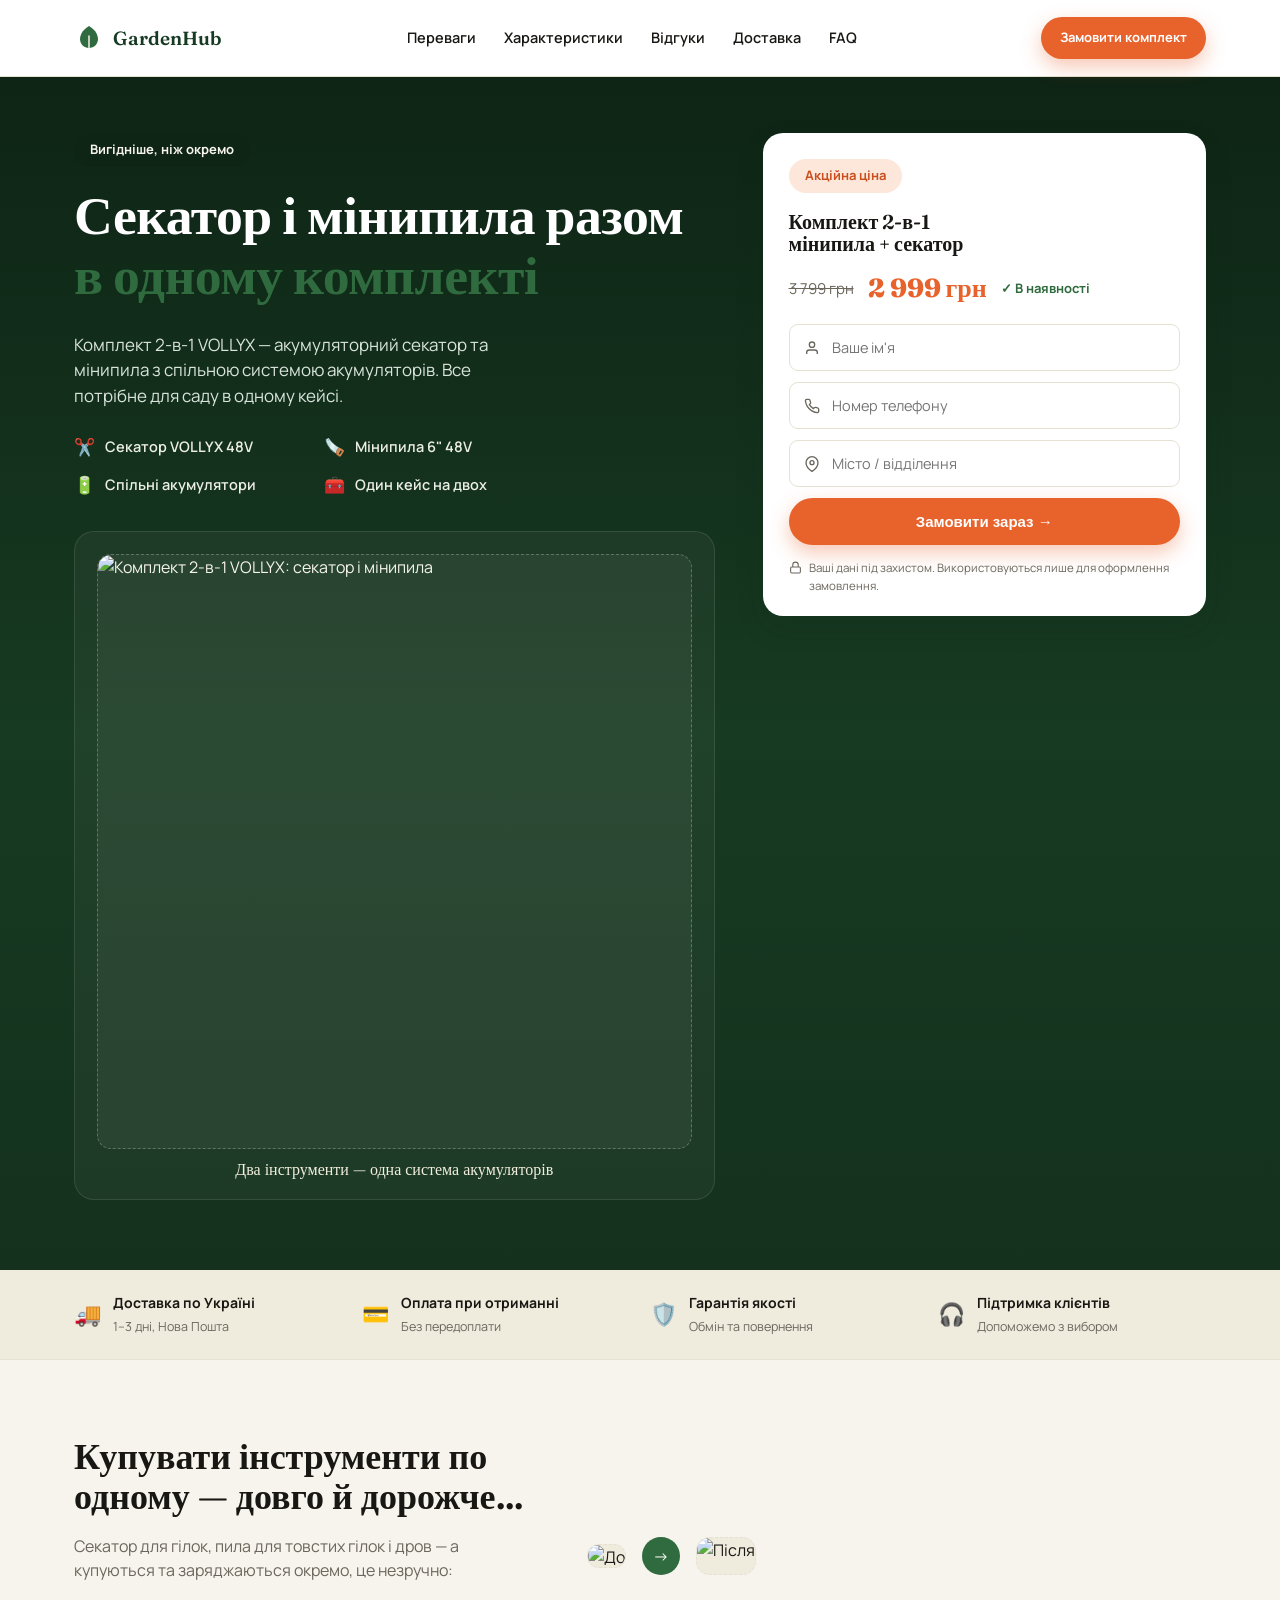
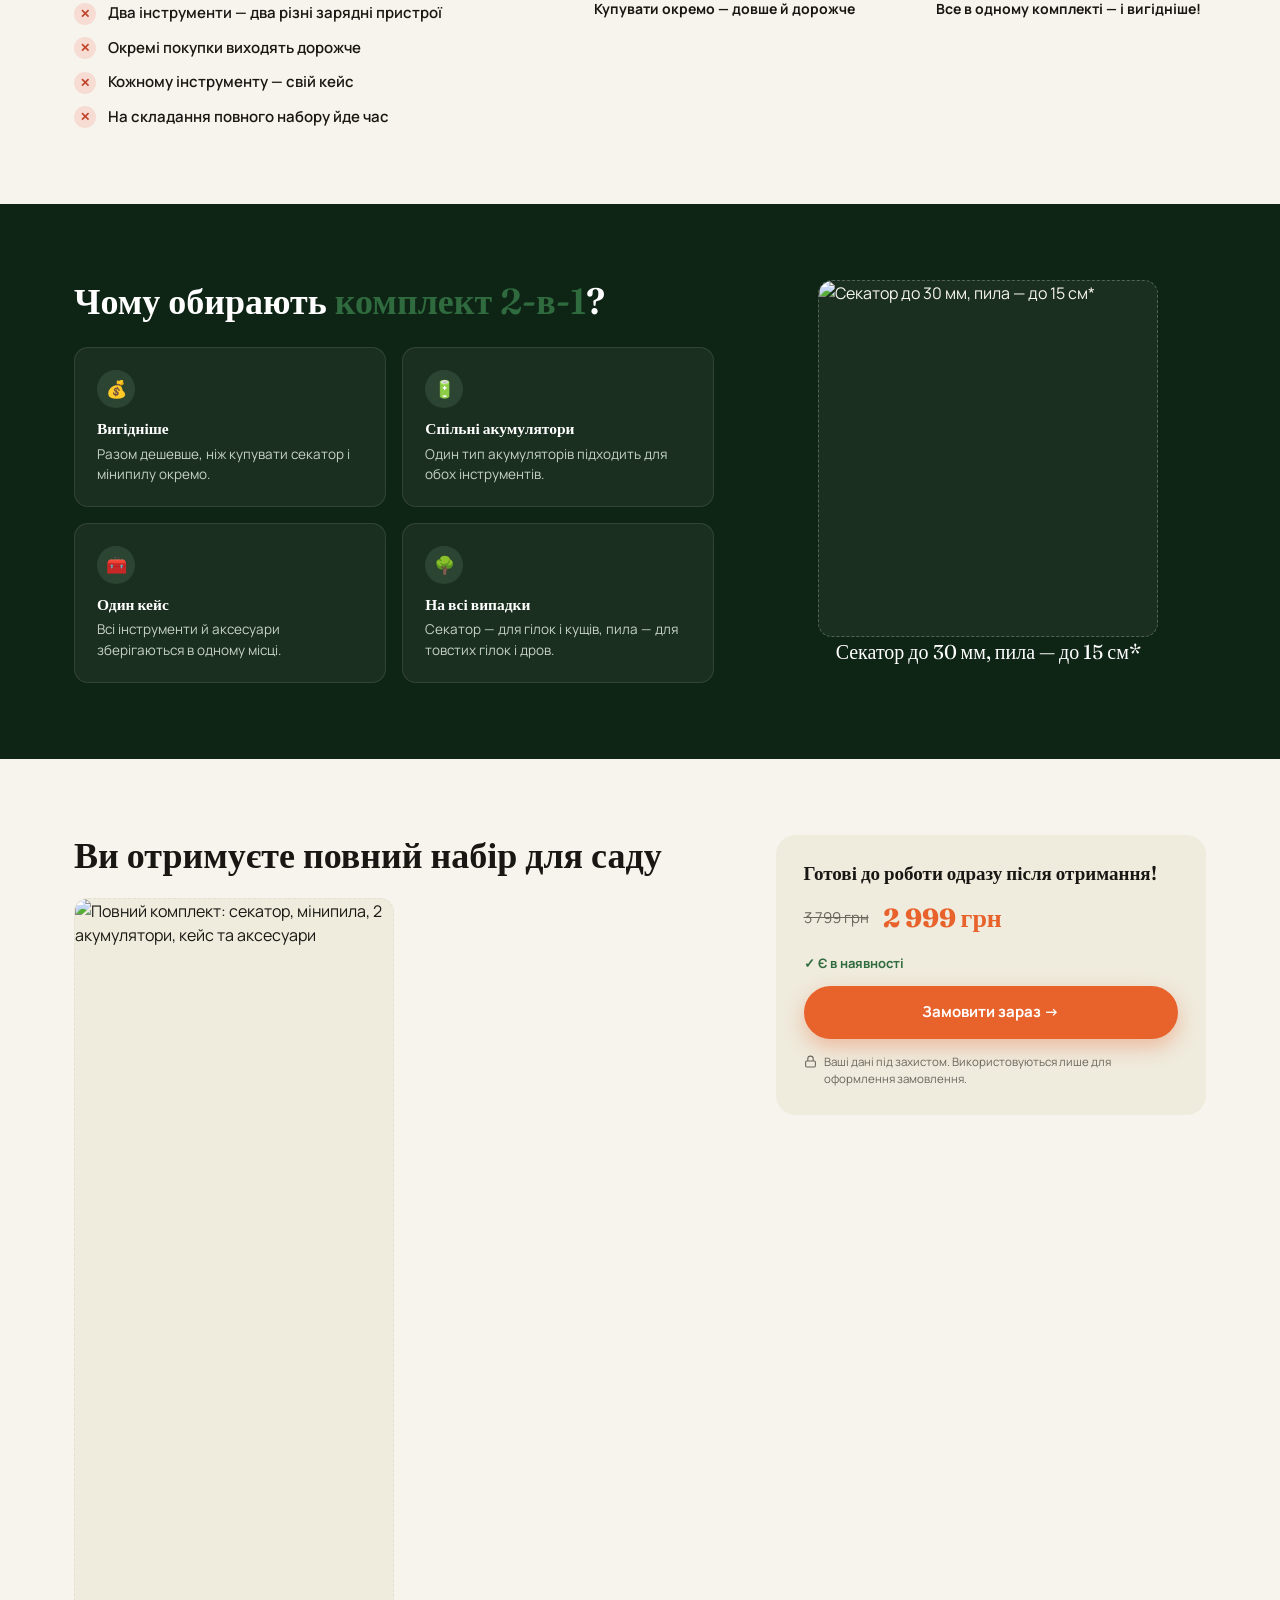
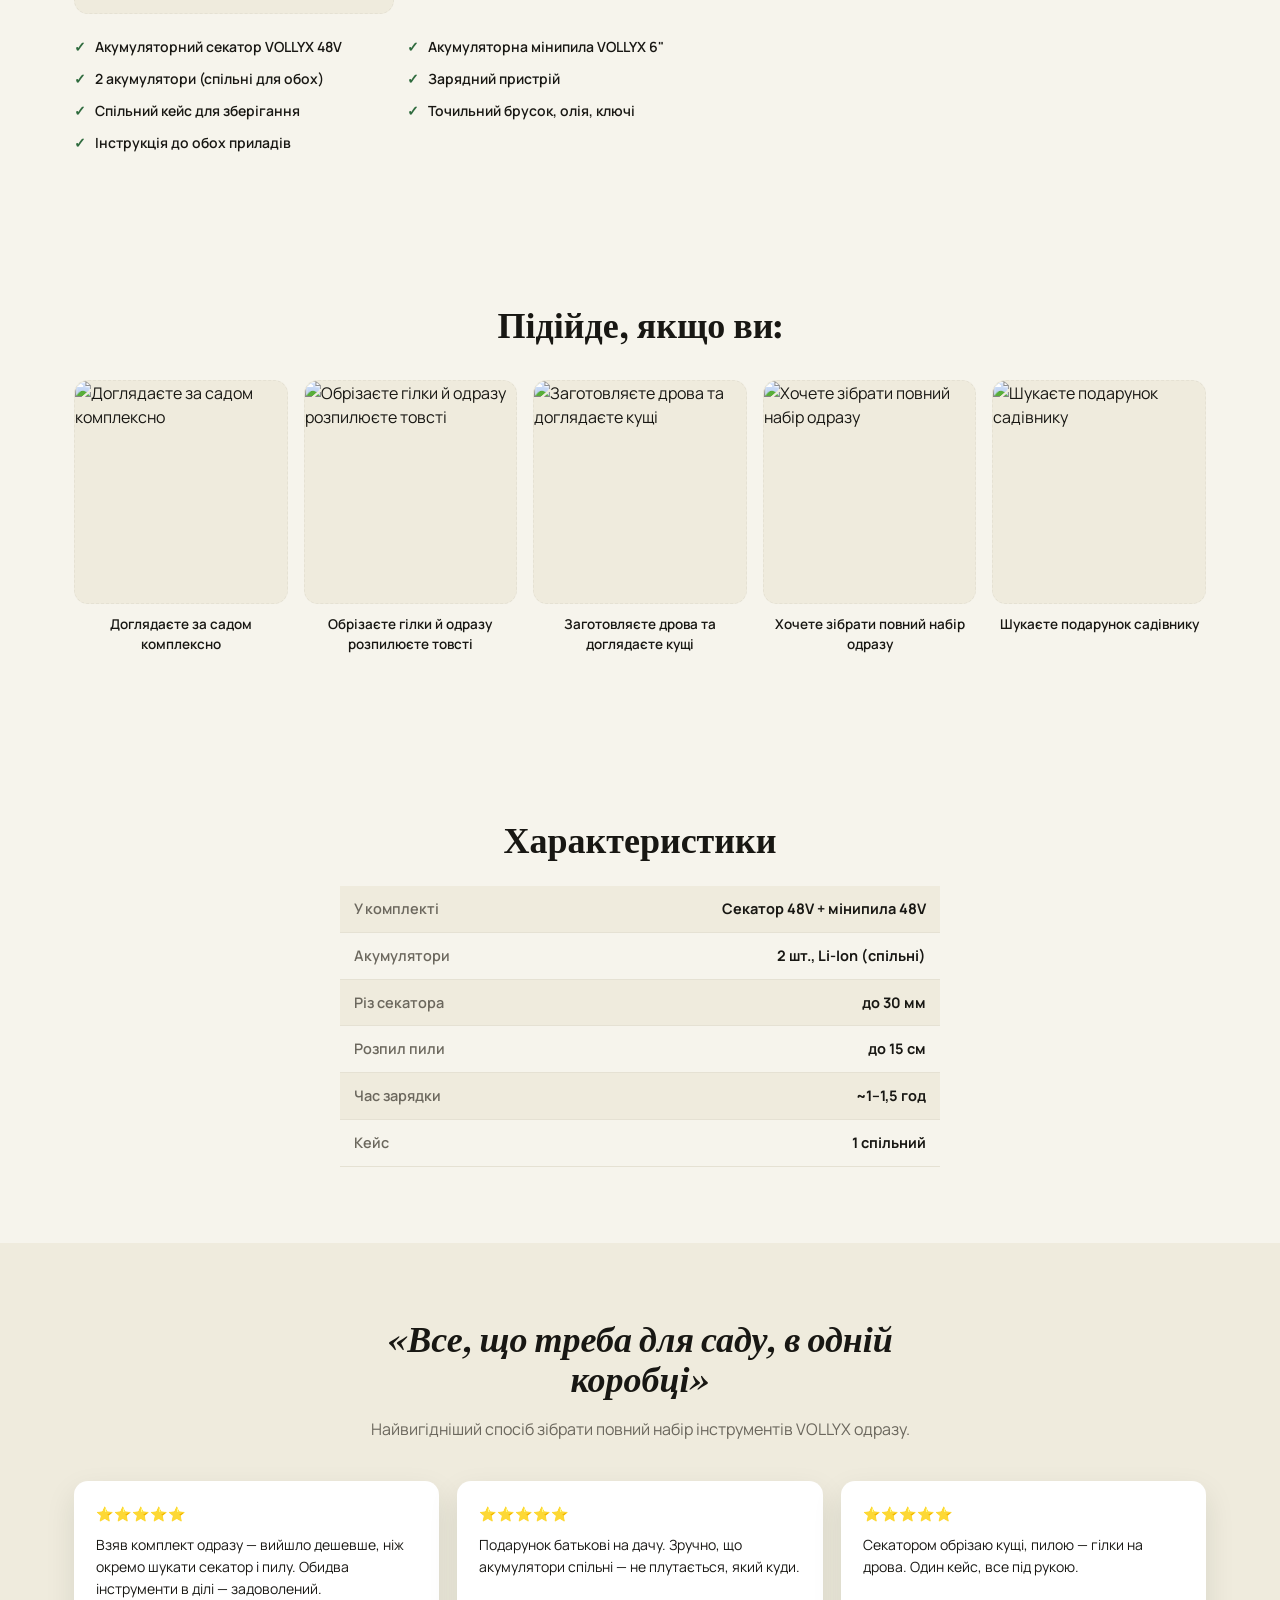
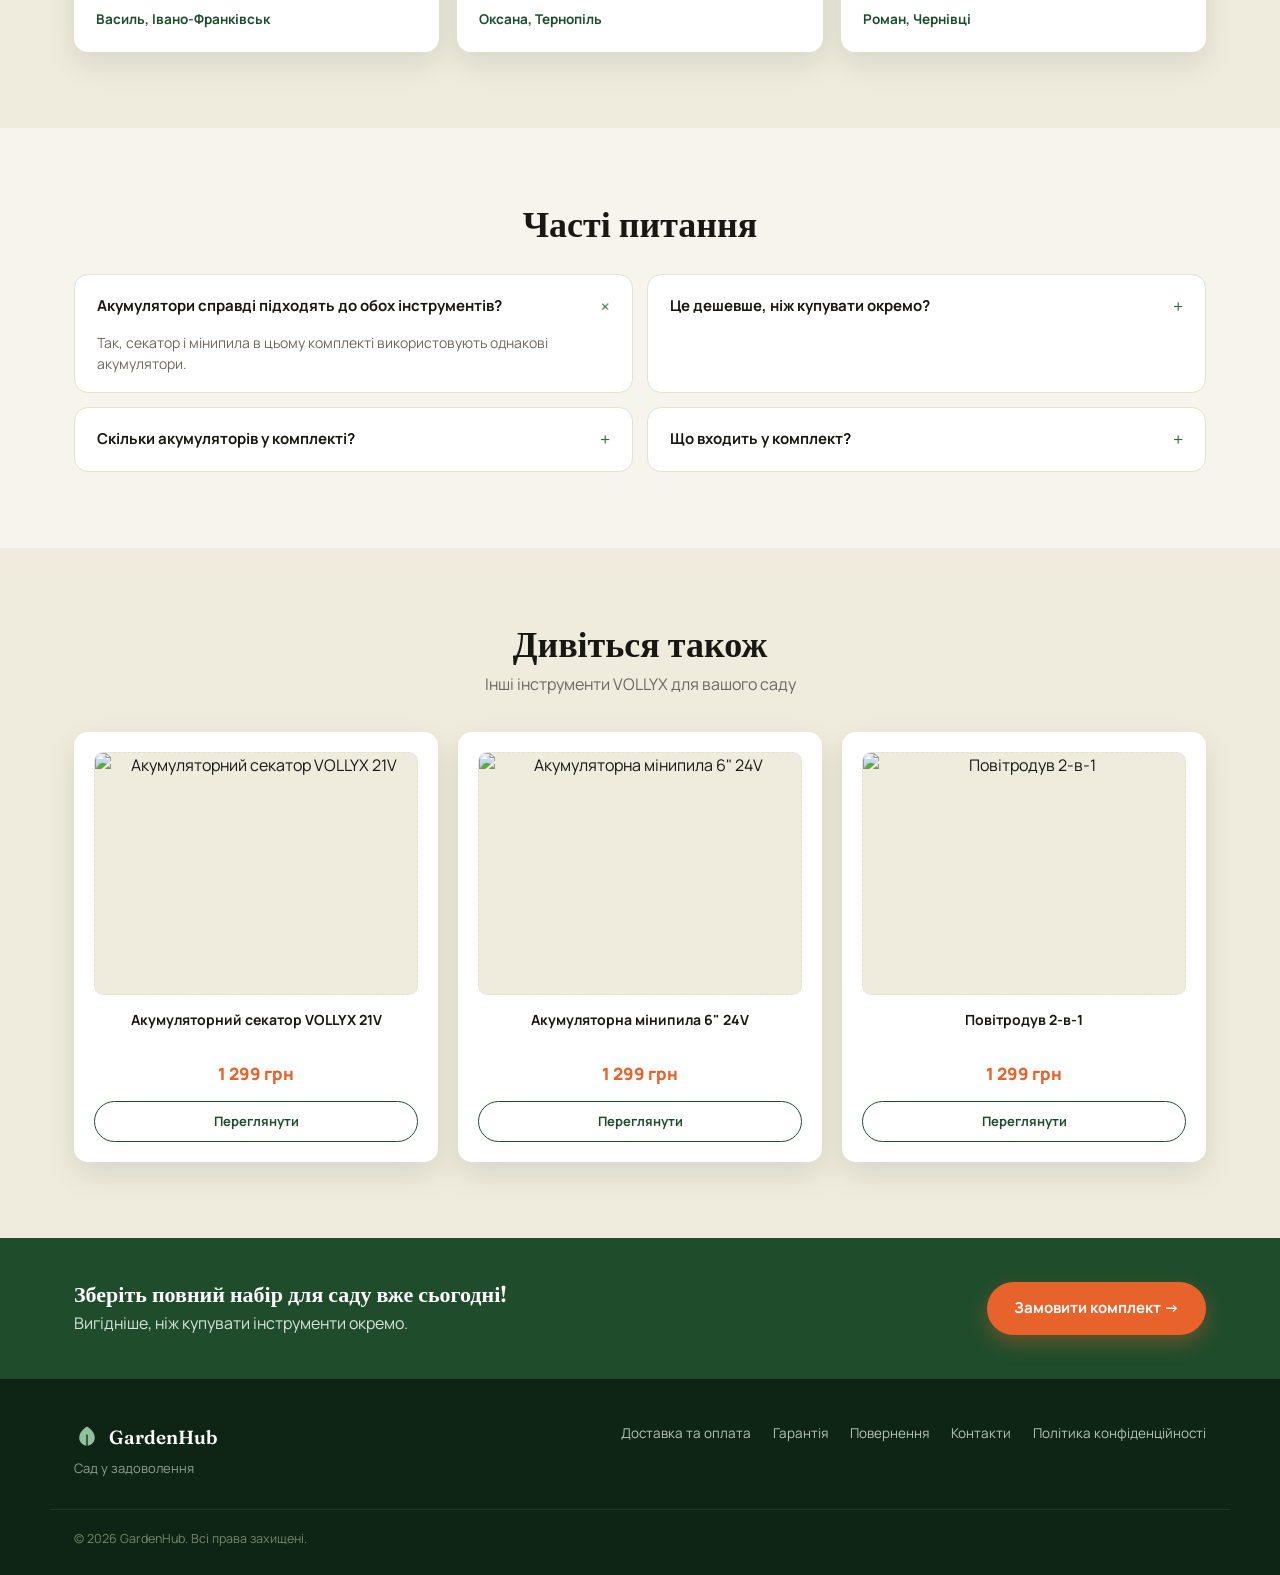
==== komplekt-2v1.html @ f9ae8147 "Add files via upload" ====
<!DOCTYPE html>
<html lang="uk">
<head>
<meta charset="UTF-8">
<meta name="viewport" content="width=device-width, initial-scale=1.0">
<title>Комплект 2-в-1: мінипила + секатор VOLLYX — GardenHub</title>
<link rel="icon" type="image/png" href="img/favicon.png">
<link rel="preconnect" href="https://fonts.googleapis.com">
<link href="https://fonts.googleapis.com/css2?family=Manrope:wght@400;500;600;700;800&family=Fraunces:opsz,wght@9..144,500;9..144,600&display=swap" rel="stylesheet">
<link rel="stylesheet" href="styles.css">

<!-- Meta Pixel Code -->
<script>
!function(f,b,e,v,n,t,s)
{if(f.fbq)return;n=f.fbq=function(){n.callMethod?
n.callMethod.apply(n,arguments):n.queue.push(arguments)};
if(!f._fbq)f._fbq=n;n.push=n;n.loaded=!0;n.version='2.0';
n.queue=[];t=b.createElement(e);t.async=!0;
t.src=v;s=b.getElementsByTagName(e)[0];
s.parentNode.insertBefore(t,s)}(window, document,'script',
'https://connect.facebook.net/en_US/fbevents.js');
fbq('init', '1818271219352394');
fbq('track', 'PageView');
</script>
<noscript><img height="1" width="1" style="display:none"
src="https://www.facebook.com/tr?id=1818271219352394&ev=PageView&noscript=1"
/></noscript>
<!-- End Meta Pixel Code -->


</head>
<body>

<!-- ===== HEADER ===== -->
<header class="site-header">
  <div class="wrap header-inner">
    <a href="index.html" class="logo">
      <svg width="30" height="30" viewBox="0 0 30 30" fill="none"><path d="M15 3C15 3 6 8 6 16C6 21 10 25 15 25C20 25 24 21 24 16C24 8 15 3 15 3Z" fill="#2F6B3E"/><path d="M15 25V13" stroke="#F4F1E8" stroke-width="1.5" stroke-linecap="round"/></svg>
      <span>GardenHub</span>
    </a>
    <nav class="main-nav">
      <a href="#переваги">Переваги</a>
      <a href="#характеристики">Характеристики</a>
      <a href="#відгуки">Відгуки</a>
      <a href="#доставка">Доставка</a>
      <a href="#faq">FAQ</a>
    </nav>
    <div class="header-cta">
      <a href="#замовити" class="btn btn-primary btn-sm">Замовити комплект</a>
    </div>
  </div>
</header>

<!-- ===== HERO ===== -->
<section class="hero">
  <div class="wrap hero-grid">

    <div class="hero-copy">
      <span class="pill pill-dark">Вигідніше, ніж окремо</span>
      <h1>Секатор і мінипила разом <span class="accent">в одному комплекті</span></h1>
      <p class="lead">Комплект 2-в-1 VOLLYX — акумуляторний секатор та мінипила з спільною системою акумуляторів. Все потрібне для саду в одному кейсі.</p>

      <ul class="feature-chips">
        <li><span class="chip-ico">✂️</span>Секатор VOLLYX 48V</li>
        <li><span class="chip-ico">🪚</span>Мінипила 6" 48V</li>
        <li><span class="chip-ico">🔋</span>Спільні акумулятори</li>
        <li><span class="chip-ico">🧰</span>Один кейс на двох</li>
      </ul>

      <div class="hero-visual">
        <div class="photo-placeholder on-dark" style="aspect-ratio:1/1;">
          <img src="img/2v1.png" alt="Комплект 2-в-1 VOLLYX: секатор і мінипила">
        </div>
        <p class="visual-caption">Два інструменти — одна система акумуляторів</p>
      </div>
    </div>

    <div class="order-card" id="замовити">
      <span class="pill pill-sale">Акційна ціна</span>
      <h3>Комплект 2-в-1<br>мінипила + секатор</h3>
      <div class="price-row">
        <span class="price-old">3 799 грн</span>
        <span class="price-new">2 999 грн</span>
        <span class="stock-flag">✓ В наявності</span>
      </div>

      <form class="order-form" id="orderForm">
        <label class="field">
          <svg width="16" height="16" viewBox="0 0 24 24" fill="none" stroke="currentColor" stroke-width="2"><path d="M20 21v-2a4 4 0 0 0-4-4H8a4 4 0 0 0-4 4v2"/><circle cx="12" cy="7" r="4"/></svg>
          <input type="text" name="name" placeholder="Ваше ім'я" required>
        </label>
        <label class="field">
          <svg width="16" height="16" viewBox="0 0 24 24" fill="none" stroke="currentColor" stroke-width="2"><path d="M22 16.92v3a2 2 0 0 1-2.18 2 19.79 19.79 0 0 1-8.63-3.07 19.5 19.5 0 0 1-6-6 19.79 19.79 0 0 1-3.07-8.67A2 2 0 0 1 4.11 2h3a2 2 0 0 1 2 1.72c.127.96.362 1.903.7 2.81a2 2 0 0 1-.45 2.11L8.09 9.91a16 16 0 0 0 6 6l1.27-1.27a2 2 0 0 1 2.11-.45c.907.338 1.85.573 2.81.7A2 2 0 0 1 22 16.92z"/></svg>
          <input type="tel" name="phone" placeholder="Номер телефону" required>
        </label>
        <label class="field">
          <svg width="16" height="16" viewBox="0 0 24 24" fill="none" stroke="currentColor" stroke-width="2"><path d="M21 10c0 7-9 13-9 13s-9-6-9-13a9 9 0 0 1 18 0z"/><circle cx="12" cy="10" r="3"/></svg>
          <input type="text" name="city" placeholder="Місто / відділення" required>
        </label>
        <button type="submit" class="btn btn-primary btn-block">Замовити зараз →</button>
      </form>
      <p class="privacy-note">
        <svg width="13" height="13" viewBox="0 0 24 24" fill="none" stroke="currentColor" stroke-width="2"><rect x="3" y="11" width="18" height="11" rx="2"/><path d="M7 11V7a5 5 0 0 1 10 0v4"/></svg>
        Ваші дані під захистом. Використовуються лише для оформлення замовлення.
      </p>
    </div>

  </div>
</section>

<!-- ===== TRUST BAR ===== -->
<section class="trust-bar" id="доставка">
  <div class="wrap trust-grid">
    <div class="trust-item">
      <span class="trust-ico">🚚</span>
      <div><strong>Доставка по Україні</strong><small>1–3 дні, Нова Пошта</small></div>
    </div>
    <div class="trust-item">
      <span class="trust-ico">💳</span>
      <div><strong>Оплата при отриманні</strong><small>Без передоплати</small></div>
    </div>
    <div class="trust-item">
      <span class="trust-ico">🛡️</span>
      <div><strong>Гарантія якості</strong><small>Обмін та повернення</small></div>
    </div>
    <div class="trust-item">
      <span class="trust-ico">🎧</span>
      <div><strong>Підтримка клієнтів</strong><small>Допоможемо з вибором</small></div>
    </div>
  </div>
</section>

<!-- ===== PROBLEM / SOLUTION ===== -->
<section class="section" id="переваги">
  <div class="wrap problem-grid">
    <div class="problem-copy">
      <h2>Купувати інструменти по одному — довго й дорожче...</h2>
      <p class="muted">Секатор для гілок, пила для товстих гілок і дров — а купуються та заряджаються окремо, це незручно:</p>
      <ul class="cross-list">
        <li><span class="x-ico">✕</span>Два інструменти — два різні зарядні пристрої</li>
        <li><span class="x-ico">✕</span>Окремі покупки виходять дорожче</li>
        <li><span class="x-ico">✕</span>Кожному інструменту — свій кейс</li>
        <li><span class="x-ico">✕</span>На складання повного набору йде час</li>
      </ul>
    </div>
    <div class="compare-visual">
      <div class="compare-photos">
        <div class="photo-placeholder ph-wide">
          <img src="img/okremo.png" alt="До">
        </div>
        <span class="compare-arrow">→</span>
        <div class="photo-placeholder ph-wide">
          <img src="img/na-stole.png" alt="Після">
        </div>
      </div>
      <div class="compare-captions">
        <p>Купувати окремо — довше й дорожче</p>
        <span class="compare-arrow-spacer"></span>
        <p>Все в одному комплекті — і вигідніше!</p>
      </div>
    </div>
  </div>
</section>

<!-- ===== WHY VOLLYX ===== -->
<section class="section why-section">
  <div class="wrap why-grid">
    <div class="why-copy">
      <h2>Чому обирають <span class="accent">комплект 2-в-1</span>?</h2>
      <div class="why-cards">
        <div class="why-card">
          <span class="why-ico">💰</span>
          <h4>Вигідніше</h4>
          <p>Разом дешевше, ніж купувати секатор і мінипилу окремо.</p>
        </div>
        <div class="why-card">
          <span class="why-ico">🔋</span>
          <h4>Спільні акумулятори</h4>
          <p>Один тип акумуляторів підходить для обох інструментів.</p>
        </div>
        <div class="why-card">
          <span class="why-ico">🧰</span>
          <h4>Один кейс</h4>
          <p>Всі інструменти й аксесуари зберігаються в одному місці.</p>
        </div>
        <div class="why-card">
          <span class="why-ico">🌳</span>
          <h4>На всі випадки</h4>
          <p>Секатор — для гілок і кущів, пила — для товстих гілок і дров.</p>
        </div>
      </div>
    </div>
    <div class="why-visual">
      <div class="photo-placeholder ph-square on-dark" style="max-width:340px;margin:0 auto;">
        <img src="img/15i30.png" alt="Секатор до 30 мм, пила — до 15 см*"> 
      </div>
      <p class="why-visual-title">Секатор до 30 мм, пила — до 15 см*</p>
    </div>
  </div>
</section>

<!-- ===== KIT / PRICE BLOCK ===== -->
<section class="section">
  <div class="wrap kit-grid">
    <div class="kit-copy">
      <h2>Ви отримуєте повний набір для саду</h2>
      <div class="photo-placeholder" style="margin:22px 0;aspect-ratio:560/1254;max-width:320px;">
        <img src="img/na-stole.png" alt="Повний комплект: секатор, мінипила, 2 акумулятори, кейс та аксесуари">
      </div>
      <ul class="check-list">
        <li>Акумуляторний секатор VOLLYX 48V</li>
        <li>Акумуляторна мінипила VOLLYX 6"</li>
        <li>2 акумулятори (спільні для обох)</li>
        <li>Зарядний пристрій</li>
        <li>Спільний кейс для зберігання</li>
        <li>Точильний брусок, олія, ключі</li>
        <li>Інструкція до обох приладів</li>
      </ul>
    </div>

    <div class="kit-price-card">
      <h3>Готові до роботи одразу після отримання!</h3>
      <div class="price-row">
        <span class="price-old">3 799 грн</span>
        <span class="price-new">2 999 грн</span>
      </div>
      <p class="stock-flag">✓ Є в наявності</p>
      <a href="#замовити" class="btn btn-primary btn-block">Замовити зараз →</a>
      <p class="privacy-note">
        <svg width="13" height="13" viewBox="0 0 24 24" fill="none" stroke="currentColor" stroke-width="2"><rect x="3" y="11" width="18" height="11" rx="2"/><path d="M7 11V7a5 5 0 0 1 10 0v4"/></svg>
        Ваші дані під захистом. Використовуються лише для оформлення замовлення.
      </p>
    </div>
  </div>
</section>

<!-- ===== WHO IT SUITS ===== -->
<section class="section">
  <div class="wrap">
    <h2 class="center">Підійде, якщо ви:</h2>
    <div class="suits-grid">
      <div class="suit-card">
        <div class="photo-placeholder ph-square"><img src="img/suit-garden.png" alt="Доглядаєте за садом комплексно"></div>
        <p>Доглядаєте за садом комплексно</p>
      </div>
      <div class="suit-card">
        <div class="photo-placeholder ph-square"><img src="img/pulyae.png" alt="Обрізаєте гілки й одразу розпилюєте товсті"></div>
        <p>Обрізаєте гілки й одразу розпилюєте товсті</p>
      </div>
      <div class="suit-card">
        <div class="photo-placeholder ph-square"><img src="img/drova.png" alt="Заготовляєте дрова та доглядаєте кущі"></div>
        <p>Заготовляєте дрова та доглядаєте кущі</p>
      </div>
      <div class="suit-card">
        <div class="photo-placeholder ph-square"><img src="img/na-stole.png" alt="Хочете зібрати повний набір одразу"></div>
        <p>Хочете зібрати повний набір одразу</p>
      </div>
      <div class="suit-card">
        <div class="photo-placeholder ph-square"><img src="img/suit-many-trees.png" alt="Шукаєте подарунок садівнику"></div>
        <p>Шукаєте подарунок садівнику</p>
      </div>
    </div>
  </div>
</section>

<!-- ===== SPECS ===== -->
<section class="section" id="характеристики">
  <div class="wrap">
    <h2 class="center">Характеристики</h2>
    <table class="specs-table" style="max-width:600px;margin:26px auto 0;">
        <tr><td>У комплекті</td><td>Секатор 48V + мінипила 48V</td></tr>
        <tr><td>Акумулятори</td><td>2 шт., Li-Ion (спільні)</td></tr>
        <tr><td>Різ секатора</td><td>до 30 мм</td></tr>
        <tr><td>Розпил пили</td><td>до 15 см</td></tr>
        <tr><td>Час зарядки</td><td>~1–1,5 год</td></tr>
        <tr><td>Кейс</td><td>1 спільний</td></tr>
    </table>
  </div>
</section>

<!-- ===== REVIEWS ===== -->
<section class="section reviews-section" id="відгуки">
  <div class="wrap">
    <div class="reviews-head">
      <h2>«Все, що треба для саду, в одній коробці»</h2>
      <p class="muted">Найвигідніший спосіб зібрати повний набір інструментів VOLLYX одразу.</p>
    </div>
    <div class="reviews-grid">
      <div class="review-card">
        <div class="review-stars">⭐⭐⭐⭐⭐</div>
        <p class="review-text">Взяв комплект одразу — вийшло дешевше, ніж окремо шукати секатор і пилу. Обидва інструменти в ділі — задоволений.</p>
        <p class="review-author">Василь, Івано-Франківськ</p>
      </div>
      <div class="review-card">
        <div class="review-stars">⭐⭐⭐⭐⭐</div>
        <p class="review-text">Подарунок батькові на дачу. Зручно, що акумулятори спільні — не плутається, який куди.</p>
        <p class="review-author">Оксана, Тернопіль</p>
      </div>
      <div class="review-card">
        <div class="review-stars">⭐⭐⭐⭐⭐</div>
        <p class="review-text">Секатором обрізаю кущі, пилою — гілки на дрова. Один кейс, все під рукою.</p>
        <p class="review-author">Роман, Чернівці</p>
      </div>
    </div>
  </div>
</section>

<!-- ===== FAQ ===== -->
<section class="section" id="faq">
  <div class="wrap">
    <h2 class="center">Часті питання</h2>
    <div class="faq-grid">
      <details class="faq-item" open>
        <summary>Акумулятори справді підходять до обох інструментів? <span class="faq-plus">+</span></summary>
        <p>Так, секатор і мінипила в цьому комплекті використовують однакові акумулятори.</p>
      </details>
      <details class="faq-item" >
        <summary>Це дешевше, ніж купувати окремо? <span class="faq-plus">+</span></summary>
        <p>Так, комплект коштує менше за суму двох інструментів, придбаних окремо.</p>
      </details>
      <details class="faq-item" >
        <summary>Скільки акумуляторів у комплекті? <span class="faq-plus">+</span></summary>
        <p>2 акумулятори — підходять для обох інструментів, тож можна заряджати по черзі.</p>
      </details>
      <details class="faq-item" >
        <summary>Що входить у комплект? <span class="faq-plus">+</span></summary>
        <p>Секатор VOLLYX 48V, мінипила VOLLYX 48V, 2 акумулятори, зарядний пристрій, спільний кейс, точильний брусок, олія та інструкція.</p>
      </details>
    </div>
  </div>
</section>

<!-- ===== CROSS-SELL ===== -->
<section class="section upsell-section">
  <div class="wrap">
    <div class="upsell-head">
      <h2>Дивіться також</h2>
      <p class="muted">Інші інструменти VOLLYX для вашого саду</p>
    </div>
    <div class="upsell-grid">
      <div class="upsell-card">
        <div class="upsell-photo">
          <img src="img/kit-yellow.png" alt="Акумуляторний секатор VOLLYX 21V">
        </div>
        <p class="upsell-name">Акумуляторний секатор VOLLYX 21V</p>
        <p class="upsell-price">1 299 грн</p>
        <a href="index.html" class="btn btn-outline btn-sm upsell-link">Переглянути</a>
      </div>
      <div class="upsell-card">
        <div class="upsell-photo">
          <img src="img/pila.png" alt="Акумуляторна мінипила 6&quot; 24V">
        </div>
        <p class="upsell-name">Акумуляторна мінипила 6" 24V</p>
        <p class="upsell-price">1 299 грн</p>
        <a href="minipila.html" class="btn btn-outline btn-sm upsell-link">Переглянути</a>
      </div>
      <div class="upsell-card">
        <div class="upsell-photo">
          <img src="img/vozduh.png" alt="Повітродув 2-в-1">
        </div>
        <p class="upsell-name">Повітродув 2-в-1</p>
        <p class="upsell-price">1 299 грн</p>
        <a href="povitroduv.html" class="btn btn-outline btn-sm upsell-link">Переглянути</a>
      </div>
    </div>
  </div>
</section>

<!-- ===== FOOTER CTA ===== -->
<section class="footer-cta">
  <div class="wrap footer-cta-inner">
    <div>
      <h3>Зберіть повний набір для саду вже сьогодні!</h3>
      <p>Вигідніше, ніж купувати інструменти окремо.</p>
    </div>
    <a href="#замовити" class="btn btn-primary">Замовити комплект →</a>
  </div>
</section>

<!-- ===== FOOTER ===== -->
<footer class="site-footer">
  <div class="wrap footer-grid">
    <div class="footer-brand">
      <span class="logo">
        <svg width="26" height="26" viewBox="0 0 30 30" fill="none"><path d="M15 3C15 3 6 8 6 16C6 21 10 25 15 25C20 25 24 21 24 16C24 8 15 3 15 3Z" fill="#8FC29B"/><path d="M15 25V13" stroke="#0E2415" stroke-width="1.5" stroke-linecap="round"/></svg>
        <span>GardenHub</span>
      </span>
      <p>Сад у задоволення</p>
    </div>
    <nav class="footer-nav">
      <a href="#доставка">Доставка та оплата</a>
      <a href="#">Гарантія</a>
      <a href="#">Повернення</a>
      <a href="#">Контакти</a>
      <a href="#">Політика конфіденційності</a>
    </nav>
  </div>
  <div class="wrap footer-bottom">© 2026 GardenHub. Всі права захищені.</div>
</footer>

<!-- ===== ORDER TOAST NOTIFICATION ===== -->
<div class="order-toast" id="orderToast" role="status" aria-live="polite">
  <button type="button" class="order-toast-close" id="orderToastClose" aria-label="Закрити">✕</button>
  <span class="order-toast-emoji">🔥</span>
  <div class="order-toast-text">
    <strong>Василь, Івано-Франківськ</strong>
    <span>щойно оформив замовлення</span>
  </div>
</div>

<!-- ===== THANK YOU MODAL ===== -->
<div class="modal-overlay" id="thankYouModal">
  <div class="modal-box">
    <button type="button" class="modal-close" id="thankYouClose" aria-label="Закрити">✕</button>
    <div class="modal-icon">✅</div>
    <h3>Дякуємо за замовлення!</h3>
    <p>Ми отримали вашу заявку. Наш менеджер зв'яжеться з вами найближчим часом для підтвердження.</p>
  </div>
</div>

<script>
(function(){

  /* =====================================================================
     TELEGRAM: встав свої дані нижче.
     BOT_TOKEN  — токен бота, який видає @BotFather (наприклад: 123456:AAExxx...)
     CHAT_ID    — id чату/каналу/групи, куди прилітатимуть заявки
     PRODUCT_TAG — позначка товару, буде видно в кожному повідомленні
     ===================================================================== */
  var TELEGRAM_CONFIG = {
    BOT_TOKEN: '8886259179:AAHa03qbeppMBbvvzBpMpKvcpt81rTZt5Ik',   // <-- вставте токен бота
    CHAT_ID:   '567800143',     // <-- вставте chat_id
    PRODUCT_TAG: 'Комплект 2в1'
  };

  function sendOrderToTelegram(data){
    var token = TELEGRAM_CONFIG.BOT_TOKEN;
    var chatId = TELEGRAM_CONFIG.CHAT_ID;
    if (!token || token.indexOf('ВАШ_') === 0 || !chatId || String(chatId).indexOf('ВАШ_') === 0) {
      console.warn('Telegram: вкажіть BOT_TOKEN і CHAT_ID у TELEGRAM_CONFIG, щоб заявки надходили в чат.');
      return Promise.resolve();
    }

    var text =
      '🛒 НОВЕ ЗАМОВЛЕННЯ — ' + TELEGRAM_CONFIG.PRODUCT_TAG + '\n' +
      "👤 Ім'я: " + data.name + '\n' +
      '📞 Телефон: ' + data.phone + '\n' +
      '🏙 Місто/відділення: ' + data.city;

    var url = 'https://api.telegram.org/bot' + token + '/sendMessage'
      + '?chat_id=' + encodeURIComponent(chatId)
      + '&text=' + encodeURIComponent(text);

    return fetch(url).catch(function(err){
      console.error('Telegram: не вдалося відправити заявку', err);
    });
  }

  var orderForm = document.getElementById('orderForm');
  if (orderForm) {
    orderForm.addEventListener('submit', function(e){
      e.preventDefault();
      var data = {
        name: orderForm.querySelector('input[name="name"]').value.trim(),
        phone: orderForm.querySelector('input[name="phone"]').value.trim(),
        city: orderForm.querySelector('input[name="city"]').value.trim()
      };
      sendOrderToTelegram(data).then(function(){
        showThankYouModal();
        orderForm.reset();
      });
    });
  }

  var thankYouModal = document.getElementById('thankYouModal');
  var thankYouClose = document.getElementById('thankYouClose');

  function showThankYouModal(){
    thankYouModal.classList.add('is-visible');
  }
  function hideThankYouModal(){
    thankYouModal.classList.remove('is-visible');
  }
  if (thankYouClose) thankYouClose.addEventListener('click', hideThankYouModal);
  if (thankYouModal) thankYouModal.addEventListener('click', function(e){
    if (e.target === thankYouModal) hideThankYouModal();
  });

  var toast = document.getElementById('orderToast');
  var closeBtn = document.getElementById('orderToastClose');
  var hideTimer;

  function hideToast(){
    toast.classList.remove('is-visible');
    clearTimeout(hideTimer);
  }

  setTimeout(function(){
    toast.classList.add('is-visible');
    hideTimer = setTimeout(hideToast, 3800);
  }, 23000);

  closeBtn.addEventListener('click', hideToast);
})();
</script>

</body>
</html>
---- styles.css ----
/* ============ TOKENS ============ */
:root{
  --green-900:#0E2415;
  --green-800:#173A22;
  --green-700:#1F4D2C;
  --green-600:#2F6B3E;
  --green-500:#3E8A50;
  --cream:#F6F4EC;
  --cream-2:#EFEBDD;
  --ink:#181713;
  --muted:#6B675D;
  --yellow:#F5B324;
  --yellow-dark:#C98F14;
  --orange:#E8622C;
  --orange-dark:#C94F1F;
  --white:#FFFFFF;
  --line:#E5E1D3;
  --radius-lg:20px;
  --radius-md:14px;
  --radius-sm:9px;
  --shadow:0 12px 30px rgba(14,36,21,.10);
  --font-display:"Fraunces", serif;
  --font-body:"Manrope", sans-serif;
}

*{box-sizing:border-box;}
html{scroll-behavior:smooth;}
body{
  margin:0;
  font-family:var(--font-body);
  color:var(--ink);
  background:var(--cream);
  line-height:1.5;
  -webkit-font-smoothing:antialiased;
}
img,svg{display:block;max-width:100%;}
a{color:inherit;text-decoration:none;}
ul{list-style:none;margin:0;padding:0;}
h1,h2,h3,h4{font-family:var(--font-display);margin:0 0 .5em;line-height:1.12;font-weight:600;}
p{margin:0 0 1em;}
.wrap{max-width:1180px;margin:0 auto;padding:0 24px;}
.muted{color:var(--muted);}
.center{text-align:center;}
.accent{color:var(--green-600);}

/* ============ BUTTONS ============ */
.btn{
  display:inline-flex;align-items:center;justify-content:center;gap:8px;
  padding:14px 26px;border-radius:999px;font-weight:700;font-size:15px;
  border:1px solid transparent;cursor:pointer;transition:transform .15s ease, box-shadow .15s ease, background .15s ease;
  white-space:nowrap;
}
.btn:hover{transform:translateY(-1px);}
.btn-primary{background:var(--orange);color:#fff;box-shadow:0 8px 20px rgba(232,98,44,.35);}
.btn-primary:hover{background:var(--orange-dark);}
.btn-outline{background:transparent;color:var(--green-700);border-color:var(--green-700);padding:10px 18px;font-size:13px;}
.btn-outline:hover{background:var(--green-700);color:#fff;}
.btn-block{width:100%;}
.btn-sm{padding:10px 18px;font-size:13px;}

.pill{
  display:inline-flex;align-items:center;gap:6px;
  padding:7px 16px;border-radius:999px;font-size:13px;font-weight:700;
  margin-bottom:18px;
}
.pill-dark{background:var(--green-900);color:var(--cream);}
.pill-sale{background:#FDE7DA;color:var(--orange-dark);}

/* ============ HEADER ============ */
.site-header{
  background:var(--white);
  border-bottom:1px solid var(--line);
  position:sticky;top:0;z-index:50;
}
.header-inner{
  display:flex;align-items:center;justify-content:space-between;
  height:76px;gap:24px;
}
.logo{display:flex;align-items:center;gap:9px;font-family:var(--font-display);font-weight:600;font-size:19px;color:var(--green-800);}
.main-nav{display:flex;gap:28px;font-size:14.5px;font-weight:600;color:var(--ink);flex:1;justify-content:center;}
.main-nav a:hover{color:var(--green-600);}
.header-cta{display:flex;align-items:center;gap:22px;}
.phone{display:flex;align-items:center;gap:9px;font-weight:700;font-size:14.5px;color:var(--green-800);}
.phone small{display:block;font-weight:500;color:var(--muted);font-size:11.5px;}

/* ============ HERO ============ */
.hero{
  background:linear-gradient(180deg, var(--green-900) 0%, var(--green-800) 55%, #14311E 100%);
  color:var(--cream);
  padding:56px 0 70px;
}
.hero-grid{
  display:grid;grid-template-columns:1.3fr .9fr;gap:48px;align-items:start;
}
.hero-copy h1{
  font-size:clamp(34px,4.2vw,54px);
  color:#fff;
  letter-spacing:-.01em;
}
.hero-copy .lead{
  font-size:17px;color:#D9E4DB;max-width:46ch;margin-bottom:26px;
}
.feature-chips{
  display:grid;grid-template-columns:1fr 1fr;gap:12px 20px;margin-bottom:34px;max-width:480px;
}
.feature-chips li{display:flex;align-items:center;gap:10px;font-size:14.5px;font-weight:600;color:#EDEFE6;}
.chip-ico{font-size:17px;}

.hero-visual{
  background:rgba(255,255,255,.04);
  border:1px solid rgba(255,255,255,.1);
  border-radius:var(--radius-lg);
  padding:22px 22px 18px;
  position:relative;
}
.color-callout{display:flex;align-items:center;gap:10px;margin-bottom:6px;}
.callout-label{font-size:13px;font-weight:700;color:#F5D48A;}
.dot{
  width:18px;height:18px;border-radius:50%;border:2px solid rgba(255,255,255,.4);
  padding:0;cursor:pointer;transition:transform .15s ease, border-color .15s ease, box-shadow .15s ease;
  appearance:none;-webkit-appearance:none;
}
.dot:hover{transform:scale(1.12);}
.dot.is-active{border-color:#fff;box-shadow:0 0 0 3px rgba(255,255,255,.18);}
.dot-yellow{background:var(--yellow);}
.dot-black{background:#1a1a1a;}
.product-render{margin:6px 0;border-radius:var(--radius-md);overflow:hidden;background:#232323;}
.product-render img{width:100%;height:auto;display:block;aspect-ratio:900/769;object-fit:cover;}
.visual-caption{
  text-align:center;font-family:var(--font-display);font-size:16px;color:#F1EEDD;margin:8px 0 0;
}

/* Order card */
.order-card{
  background:var(--white);color:var(--ink);
  border-radius:var(--radius-lg);
  padding:26px 26px 22px;
  box-shadow:var(--shadow);
  align-self:start;
}
.order-card h3{font-size:20px;margin-bottom:14px;}
.price-row{display:flex;align-items:center;flex-wrap:wrap;gap:10px 14px;margin-bottom:16px;}
.price-old{color:var(--muted);text-decoration:line-through;font-size:15px;}
.price-new{color:var(--orange);font-size:26px;font-weight:800;font-family:var(--font-display);}
.stock-flag{color:var(--green-600);font-weight:700;font-size:13px;}

.field-group{margin-bottom:16px;}
.field-label{display:block;font-size:13px;font-weight:700;color:var(--muted);margin-bottom:8px;}
.color-select{display:flex;gap:10px;}
.color-opt{
  display:flex;align-items:center;gap:8px;padding:9px 14px;border:1.5px solid var(--line);
  border-radius:999px;font-size:13.5px;font-weight:600;cursor:pointer;position:relative;
}
.color-opt input{position:absolute;opacity:0;}
.color-opt.is-active{border-color:var(--orange);background:#FFF4EE;}
.swatch{width:14px;height:14px;border-radius:50%;display:inline-block;}
.swatch-yellow{background:var(--yellow);}
.swatch-black{background:#1a1a1a;}

.order-form{display:flex;flex-direction:column;gap:11px;margin-bottom:14px;}
.field{
  display:flex;align-items:center;gap:10px;border:1.5px solid var(--line);
  border-radius:var(--radius-sm);padding:12px 14px;color:var(--muted);
}
.field svg{flex-shrink:0;}
.field input{
  border:none;outline:none;flex:1;font-family:var(--font-body);font-size:14.5px;color:var(--ink);background:transparent;
}
.privacy-note{
  display:flex;align-items:flex-start;gap:7px;font-size:11.5px;color:var(--muted);margin:0;
}
.privacy-note svg{flex-shrink:0;margin-top:2px;}

/* ============ TRUST BAR ============ */
.trust-bar{background:var(--cream-2);border-bottom:1px solid var(--line);padding:22px 0;}
.trust-grid{display:grid;grid-template-columns:repeat(4,1fr);gap:20px;}
.trust-item{display:flex;align-items:center;gap:12px;}
.trust-ico{font-size:22px;}
.trust-item strong{display:block;font-size:14px;}
.trust-item small{color:var(--muted);font-size:12.5px;}

/* ============ SECTIONS ============ */
.section{padding:76px 0;}
.section h2{font-size:clamp(26px,3vw,36px);}

/* problem/solution */
.problem-grid{display:grid;grid-template-columns:.85fr 1.15fr;gap:56px;align-items:center;}
.cross-list{display:flex;flex-direction:column;gap:12px;margin-top:20px;}
.cross-list li{display:flex;align-items:center;gap:12px;font-weight:600;font-size:15px;}
.x-ico{
  width:22px;height:22px;border-radius:50%;background:#F7DCD4;color:#C1442A;
  display:flex;align-items:center;justify-content:center;font-size:12px;flex-shrink:0;
}
.compare-visual{display:flex;flex-direction:column;gap:14px;}
.compare-photos{display:flex;align-items:center;gap:16px;}
.compare-img{flex:1;border-radius:var(--radius-md);overflow:hidden;box-shadow:var(--shadow);}
.compare-captions{display:flex;align-items:center;gap:16px;}
.compare-captions p{flex:1;text-align:center;font-weight:700;font-size:14px;margin:0;}
.compare-arrow,.compare-arrow-spacer{
  width:38px;height:38px;flex-shrink:0;
}
.compare-arrow{
  border-radius:50%;background:var(--green-600);color:#fff;
  display:flex;align-items:center;justify-content:center;font-size:16px;
}
.tag{
  position:absolute;top:10px;left:10px;z-index:2;padding:4px 10px;border-radius:6px;
  font-size:11px;font-weight:800;color:#fff;
}
.tag-red{background:#C1442A;}
.tag-green{background:var(--green-600);}
.real-results-img{border-radius:var(--radius-md);overflow:hidden;box-shadow:var(--shadow);margin-top:18px;}
.real-results-img img{width:100%;display:block;}

/* why section */
.why-section{background:var(--green-900);color:var(--cream);}
.why-section h2{color:#fff;}
.why-grid{display:grid;grid-template-columns:1.25fr .85fr;gap:56px;align-items:center;}
.why-cards{display:grid;grid-template-columns:1fr 1fr;gap:16px;margin-top:26px;}
.why-card{
  background:rgba(255,255,255,.05);border:1px solid rgba(255,255,255,.1);
  border-radius:var(--radius-md);padding:22px;
}
.why-ico{
  display:inline-flex;align-items:center;justify-content:center;
  width:38px;height:38px;border-radius:50%;background:rgba(143,194,155,.15);
  font-size:17px;margin-bottom:12px;
}
.why-card h4{color:#fff;font-size:15.5px;margin-bottom:6px;}
.why-card p{font-size:13.5px;color:#C7D2C9;margin:0;}
.why-visual-title{font-family:var(--font-display);font-size:20px;color:#fff;text-align:center;margin-bottom:16px;}
.cut-render{max-width:340px;margin:0 auto;border-radius:var(--radius-md);overflow:hidden;box-shadow:0 16px 40px rgba(0,0,0,.35);}
.cut-render img{width:100%;display:block;}

/* kit */
.kit-grid{display:grid;grid-template-columns:1.2fr .8fr;gap:56px;align-items:start;}
.kit-render{
  border-radius:var(--radius-md);overflow:hidden;margin:22px 0;box-shadow:var(--shadow);
}
.kit-render img{width:100%;display:block;}
.check-list{display:grid;grid-template-columns:1fr 1fr;gap:11px 20px;}
.check-list li{display:flex;align-items:center;gap:9px;font-weight:600;font-size:14px;}
.check-list li::before{content:"✓";color:var(--green-600);font-weight:800;flex-shrink:0;}
.kit-price-card{
  background:var(--cream-2);border-radius:var(--radius-lg);padding:28px;
  position:sticky;top:100px;
}
.kit-price-card h3{font-size:19px;margin-bottom:14px;}
.kit-price-card .btn-block{margin-bottom:14px;}

/* suits */
.suits-grid{display:grid;grid-template-columns:repeat(5,1fr);gap:16px;margin-top:34px;}
.suit-card p{text-align:center;font-weight:600;font-size:13.5px;margin-top:10px;}
.suit-img{
  aspect-ratio:1/1.05;border-radius:var(--radius-md);
  overflow:hidden;box-shadow:var(--shadow);
}
.suit-img img{width:100%;height:100%;object-fit:cover;display:block;}

/* specs */
.specs-grid{display:grid;grid-template-columns:1fr 1fr;gap:56px;}
.specs-table{width:100%;border-collapse:collapse;margin:18px 0 8px;}
.specs-table td{padding:12px 14px;border-bottom:1px solid var(--line);font-size:14.5px;}
.specs-table tr td:first-child{color:var(--muted);font-weight:600;}
.specs-table tr td:last-child{font-weight:700;text-align:right;}
.specs-table tr:nth-child(odd){background:var(--cream-2);}

/* reviews */
.reviews-section{background:var(--cream-2);}
.reviews-head{text-align:center;max-width:640px;margin:0 auto 40px;}
.reviews-head h2{font-style:italic;}
.reviews-grid{display:grid;grid-template-columns:repeat(3,1fr);gap:18px;}
.review-card{
  background:var(--white);border-radius:var(--radius-md);padding:22px;box-shadow:var(--shadow);
  display:flex;flex-direction:column;gap:10px;
}
.review-stars{font-size:14px;letter-spacing:1px;}
.review-text{font-size:14px;color:var(--ink);margin:0;flex:1;line-height:1.55;}
.review-author{margin:0;font-weight:700;font-size:13.5px;color:var(--green-700);}

/* faq */
.faq-grid{display:grid;grid-template-columns:1fr 1fr;gap:14px;margin-top:30px;}
.faq-item{
  background:var(--white);border:1px solid var(--line);border-radius:var(--radius-md);
  padding:18px 22px;
}
.faq-item summary{
  cursor:pointer;font-weight:700;font-size:15px;display:flex;justify-content:space-between;
  align-items:center;list-style:none;
}
.faq-item summary::-webkit-details-marker{display:none;}
.faq-plus{color:var(--green-600);font-size:18px;font-weight:400;}
.faq-item[open] .faq-plus{transform:rotate(45deg);}
.faq-item p{margin:12px 0 0;color:var(--muted);font-size:14px;}

/* upsell */
.upsell-section{background:var(--cream-2);}
.upsell-head{text-align:center;margin-bottom:36px;}
.upsell-head h2{margin-bottom:8px;}
.upsell-grid{display:grid;grid-template-columns:repeat(3,1fr);gap:20px;}
.upsell-card{
  background:var(--white);border-radius:var(--radius-md);padding:20px;text-align:center;
  box-shadow:var(--shadow);
}
.upsell-photo{
  aspect-ratio:4/3;border-radius:var(--radius-sm);margin-bottom:14px;
  border:1.5px dashed var(--line);background:var(--cream-2);
  display:flex;align-items:center;justify-content:center;overflow:hidden;
}
.upsell-photo:empty::after{
  content:"Місце для фото";
  font-size:12.5px;font-weight:600;color:var(--muted);
}
.upsell-photo img{width:100%;height:100%;object-fit:cover;display:block;}
.upsell-name{font-weight:700;font-size:14px;min-height:38px;}
.upsell-price{color:var(--orange);font-weight:800;font-size:17px;margin-bottom:14px;}
.upsell-link{width:100%;}

/* footer cta */
.footer-cta{background:var(--green-700);color:#fff;padding:44px 0;}
.footer-cta-inner{display:flex;align-items:center;justify-content:space-between;gap:24px;flex-wrap:wrap;}
.footer-cta h3{color:#fff;margin-bottom:4px;font-size:22px;}
.footer-cta p{margin:0;color:#D9E4DB;}

/* footer */
.site-footer{background:var(--green-900);color:#B7C4B9;padding:44px 0 0;}
.footer-grid{display:flex;justify-content:space-between;align-items:flex-start;flex-wrap:wrap;gap:24px;padding-bottom:30px;border-bottom:1px solid rgba(255,255,255,.08);}
.footer-brand .logo{color:#fff;}
.footer-brand p{margin:8px 0 0;font-size:13px;color:#8FA091;}
.footer-nav{display:flex;gap:22px;flex-wrap:wrap;font-size:13.5px;}
.footer-nav a:hover{color:#fff;}
.footer-bottom{padding:20px 24px 26px;font-size:12.5px;color:#75886F;}

/* ============ ORDER TOAST ============ */
.order-toast{
  position:fixed;left:20px;bottom:20px;z-index:200;
  display:flex;align-items:center;gap:12px;
  background:var(--white);color:var(--ink);
  border-radius:var(--radius-md);
  padding:14px 40px 14px 16px;
  box-shadow:0 16px 40px rgba(0,0,0,.22);
  max-width:320px;
  border:1px solid var(--line);
  opacity:0;visibility:hidden;
  transform:translateY(16px);
  transition:opacity .35s ease, transform .35s ease, visibility 0s linear .35s;
}
.order-toast.is-visible{
  opacity:1;visibility:visible;transform:translateY(0);
  transition:opacity .35s ease, transform .35s ease;
}
.order-toast-emoji{font-size:20px;line-height:1;flex-shrink:0;}
.order-toast-text{display:flex;flex-direction:column;gap:2px;font-size:13.5px;}
.order-toast-text strong{font-size:14px;color:var(--green-800);}
.order-toast-text span{color:var(--muted);}
.order-toast-close{
  position:absolute;top:8px;right:10px;
  background:none;border:none;cursor:pointer;
  font-size:12px;color:var(--muted);padding:4px;line-height:1;
}
.order-toast-close:hover{color:var(--ink);}
@media (max-width:600px){
  .order-toast{left:12px;right:12px;bottom:12px;max-width:none;}
}

/* ============ THANK YOU MODAL ============ */
.modal-overlay{
  position:fixed;inset:0;z-index:300;
  background:rgba(14,24,15,.55);
  display:flex;align-items:center;justify-content:center;
  padding:20px;
  opacity:0;visibility:hidden;
  transition:opacity .25s ease, visibility 0s linear .25s;
}
.modal-overlay.is-visible{
  opacity:1;visibility:visible;
  transition:opacity .25s ease;
}
.modal-box{
  background:var(--white);border-radius:var(--radius-lg);
  padding:38px 32px 32px;max-width:380px;text-align:center;
  position:relative;box-shadow:0 30px 60px rgba(0,0,0,.3);
  transform:translateY(10px);transition:transform .25s ease;
}
.modal-overlay.is-visible .modal-box{transform:translateY(0);}
.modal-icon{font-size:40px;margin-bottom:10px;}
.modal-box h3{font-size:22px;margin-bottom:10px;}
.modal-box p{color:var(--muted);font-size:14.5px;margin:0;}
.modal-close{
  position:absolute;top:14px;right:16px;
  background:none;border:none;cursor:pointer;
  font-size:14px;color:var(--muted);padding:4px;line-height:1;
}
.modal-close:hover{color:var(--ink);}

/* ============ GENERIC PHOTO PLACEHOLDER (для сторінок без готових фото) ============ */
.photo-placeholder{
  border:1.5px dashed var(--line);background:var(--cream-2);
  border-radius:var(--radius-md);
  display:flex;align-items:center;justify-content:center;
  overflow:hidden;
}
.photo-placeholder:empty::after{
  content:"Місце для фото";
  font-size:13px;font-weight:600;color:var(--muted);
}
.photo-placeholder img{width:100%;height:100%;object-fit:cover;display:block;}
.ph-hero{aspect-ratio:900/769;}
.ph-square{aspect-ratio:1/1.05;}
.ph-wide{aspect-ratio:16/10;}
.ph-kit{aspect-ratio:4/3;}
.photo-placeholder.on-dark{background:rgba(255,255,255,.05);border-color:rgba(255,255,255,.25);}
.photo-placeholder.on-dark:empty::after{color:#C7D2C9;}

/* ============ RESPONSIVE ============ */
@media (max-width:960px){
  .main-nav{display:none;}
  .hero-grid,.problem-grid,.why-grid,.kit-grid,.specs-grid{grid-template-columns:1fr;}
  .kit-price-card{position:static;}
  .suits-grid{grid-template-columns:repeat(2,1fr);}
  .upsell-grid{grid-template-columns:1fr;}
  .faq-grid{grid-template-columns:1fr;}
  .reviews-grid{grid-template-columns:1fr 1fr;}
  .trust-grid{grid-template-columns:1fr 1fr;}
  .footer-cta-inner{justify-content:center;text-align:center;}
}
@media (max-width:600px){
  .feature-chips{grid-template-columns:1fr;}
  .suits-grid{grid-template-columns:1fr 1fr;}
  .reviews-grid{grid-template-columns:1fr;}
  .trust-grid{grid-template-columns:1fr;}
}
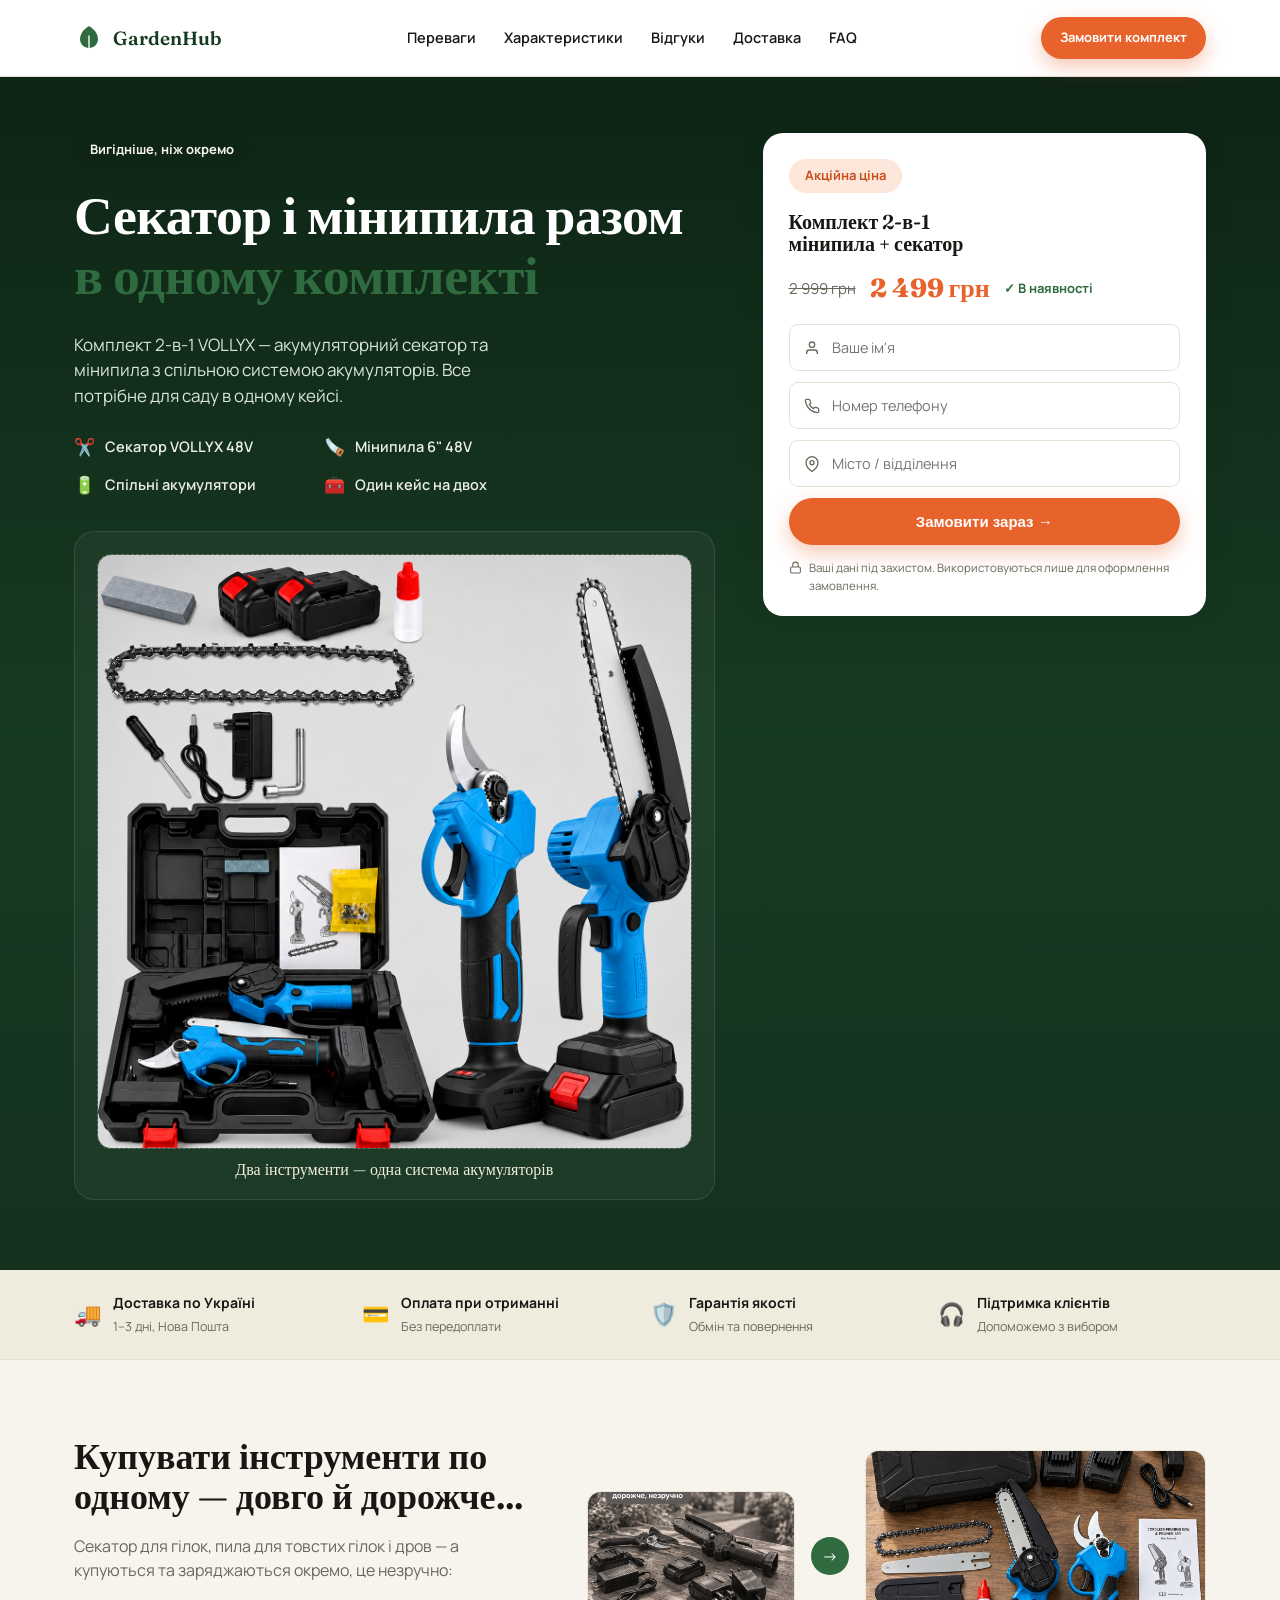
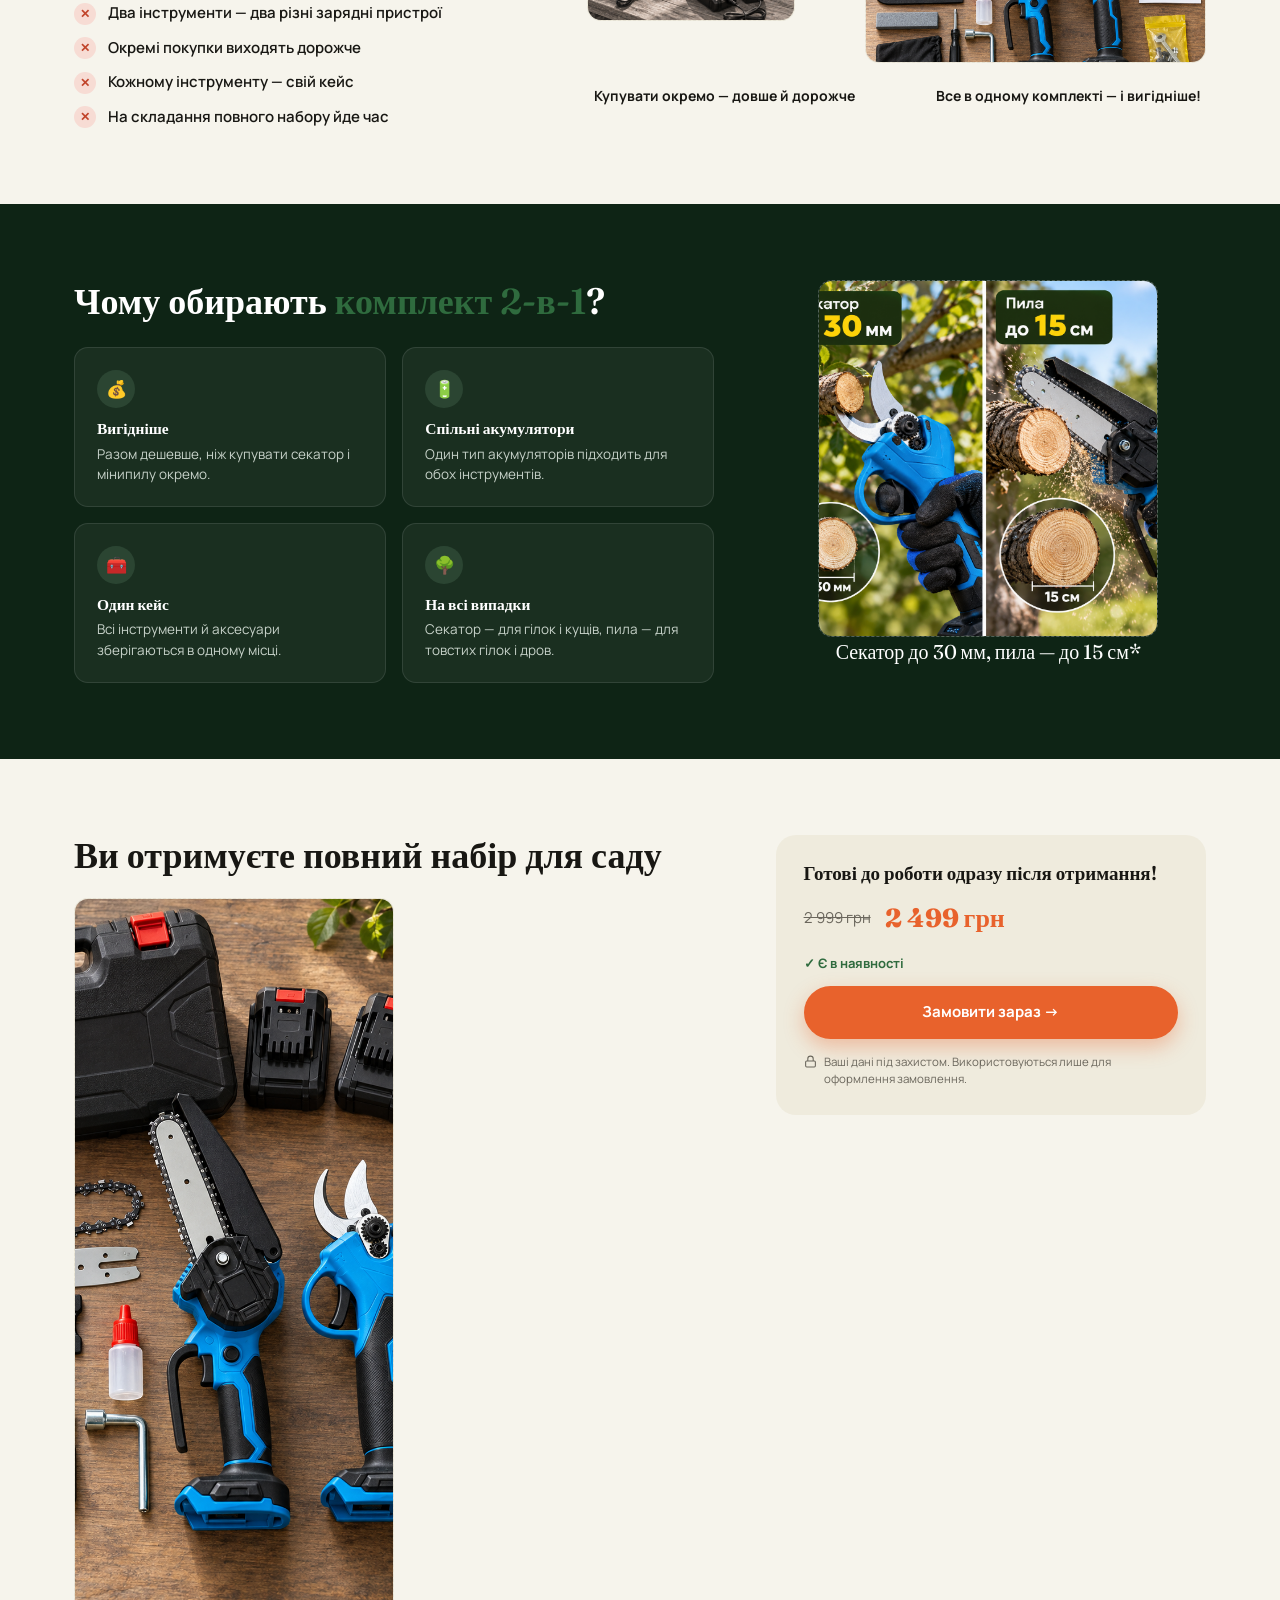
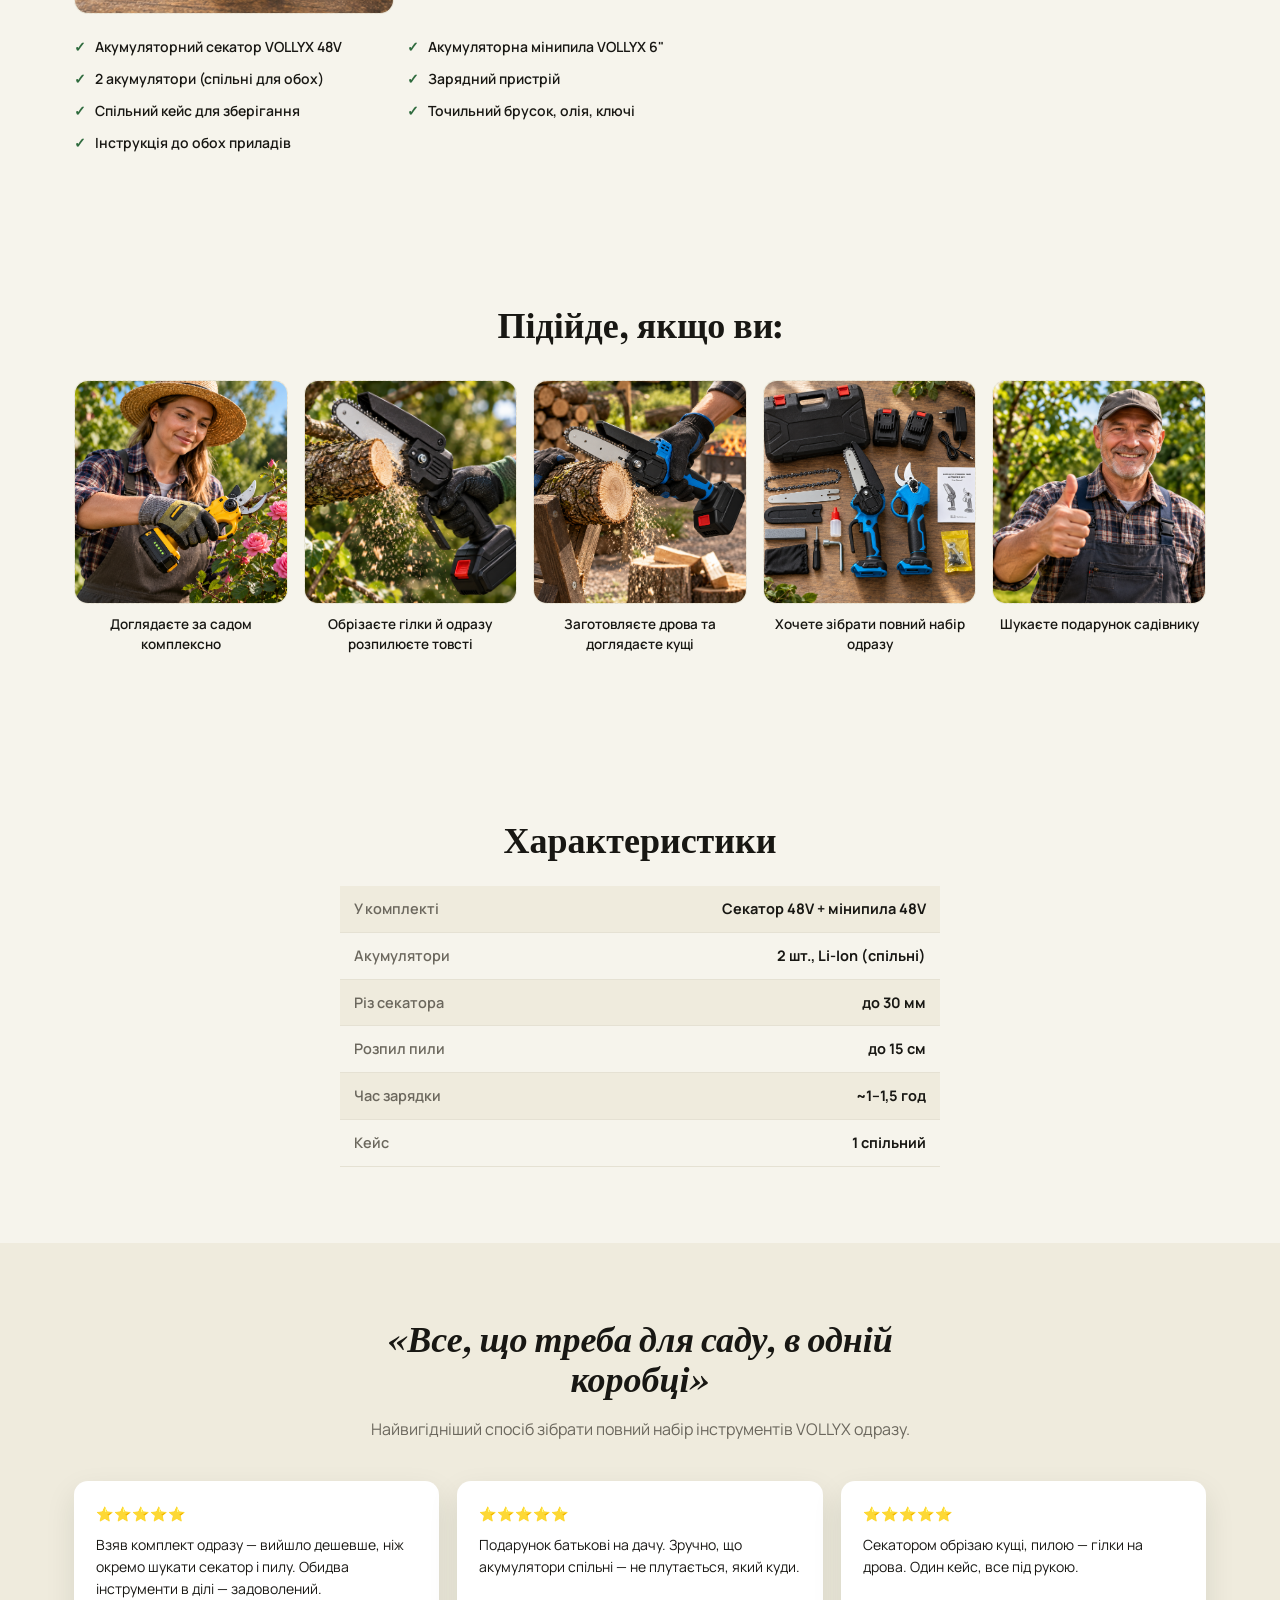
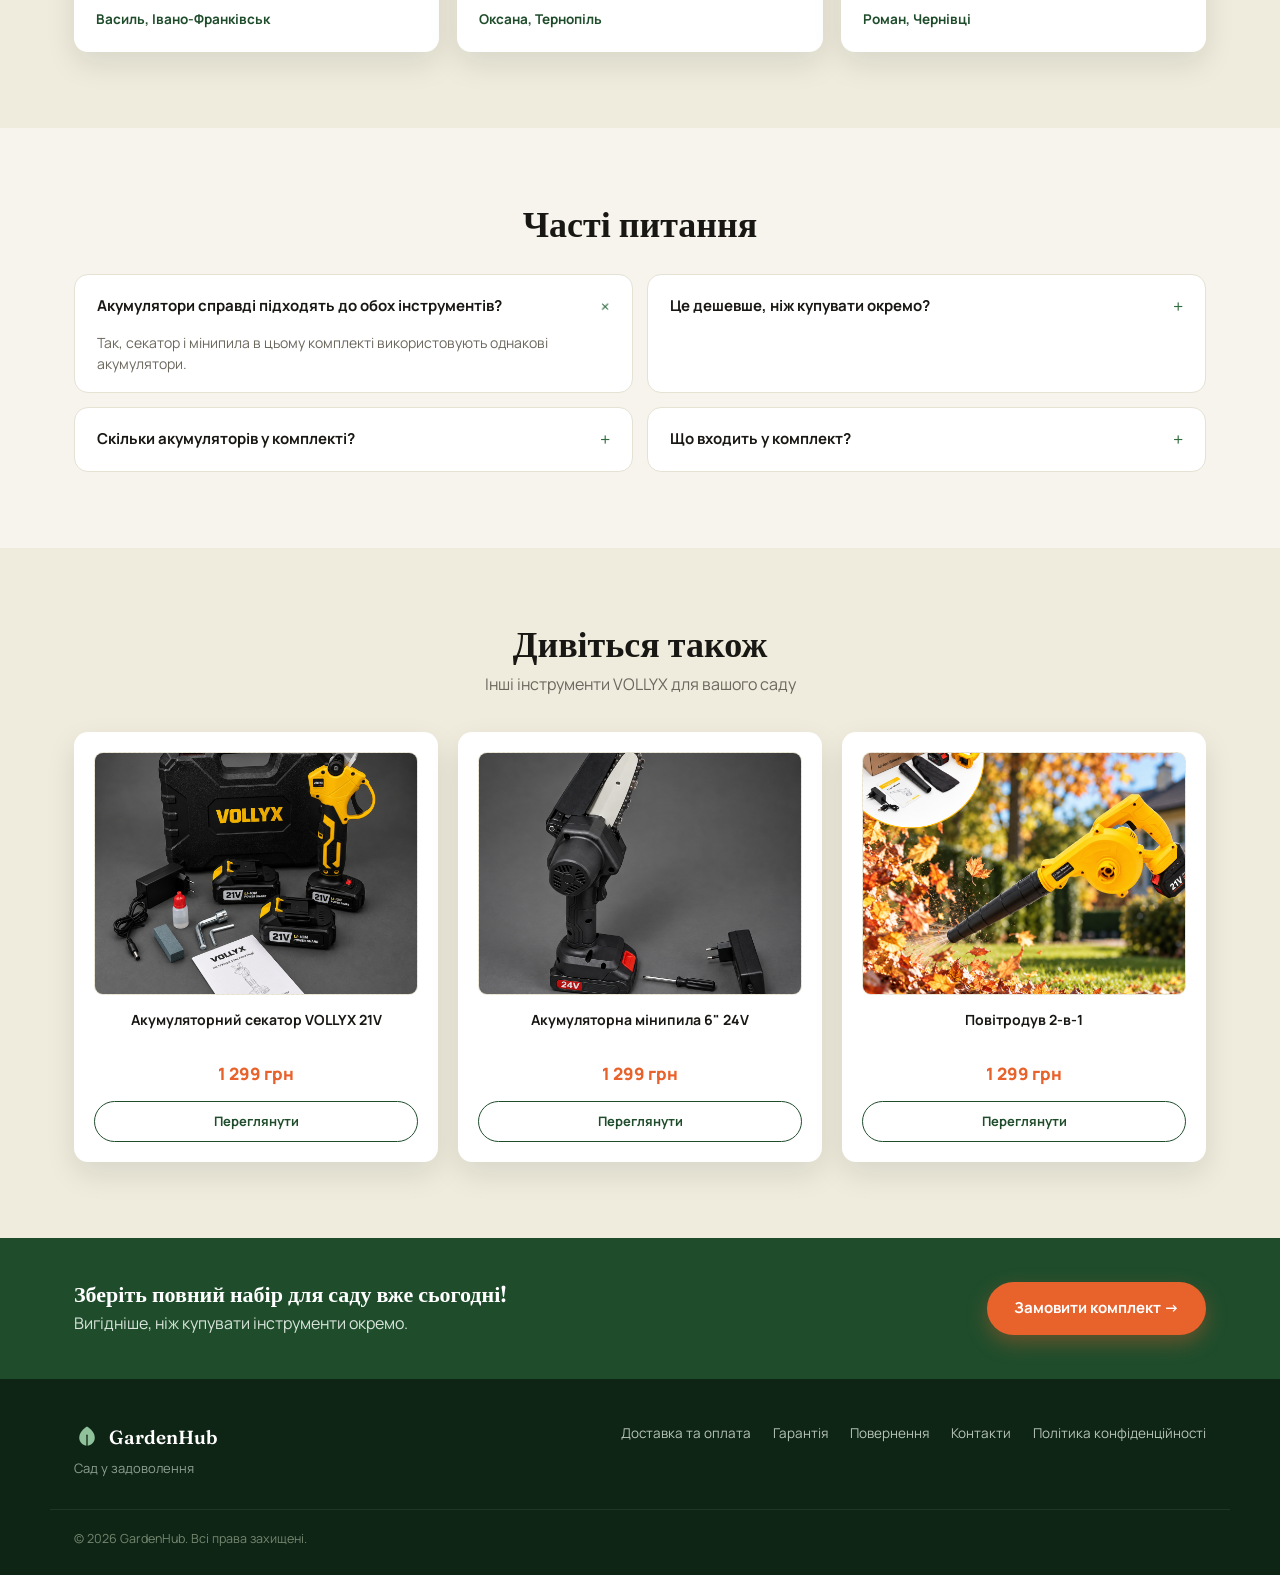
==== commit 49dc3e4b: "Update komplekt-2v1.html" ====
--- a/komplekt-2v1.html
+++ b/komplekt-2v1.html
@@ -79,8 +79,8 @@
       <span class="pill pill-sale">Акційна ціна</span>
       <h3>Комплект 2-в-1<br>мінипила + секатор</h3>
       <div class="price-row">
-        <span class="price-old">3 799 грн</span>
-        <span class="price-new">2 999 грн</span>
+        <span class="price-old">2 999 грн</span>
+        <span class="price-new">2 499 грн</span>
         <span class="stock-flag">✓ В наявності</span>
       </div>
 
@@ -221,8 +221,8 @@
     <div class="kit-price-card">
       <h3>Готові до роботи одразу після отримання!</h3>
       <div class="price-row">
-        <span class="price-old">3 799 грн</span>
-        <span class="price-new">2 999 грн</span>
+        <span class="price-old">2 999 грн</span>
+        <span class="price-new">2 499 грн</span>
       </div>
       <p class="stock-flag">✓ Є в наявності</p>
       <a href="#замовити" class="btn btn-primary btn-block">Замовити зараз →</a>
@@ -451,9 +451,15 @@
       + '?chat_id=' + encodeURIComponent(chatId)
       + '&text=' + encodeURIComponent(text);
 
-    return fetch(url).catch(function(err){
-      console.error('Telegram: не вдалося відправити заявку', err);
-    });
+    return fetch(url).then(function(response){
+  if (!response.ok) {
+    throw new Error('Telegram API error');
+  }
+  return response;
+}).catch(function(err){
+  console.error('Telegram: не вдалося відправити заявку', err);
+  throw err;
+});
   }
 
   var orderForm = document.getElementById('orderForm');
@@ -466,9 +472,10 @@
         city: orderForm.querySelector('input[name="city"]').value.trim()
       };
       sendOrderToTelegram(data).then(function(){
-        showThankYouModal();
-        orderForm.reset();
-      });
+  fbq('track', 'Lead');
+  showThankYouModal();
+  orderForm.reset();
+});
     });
   }
 
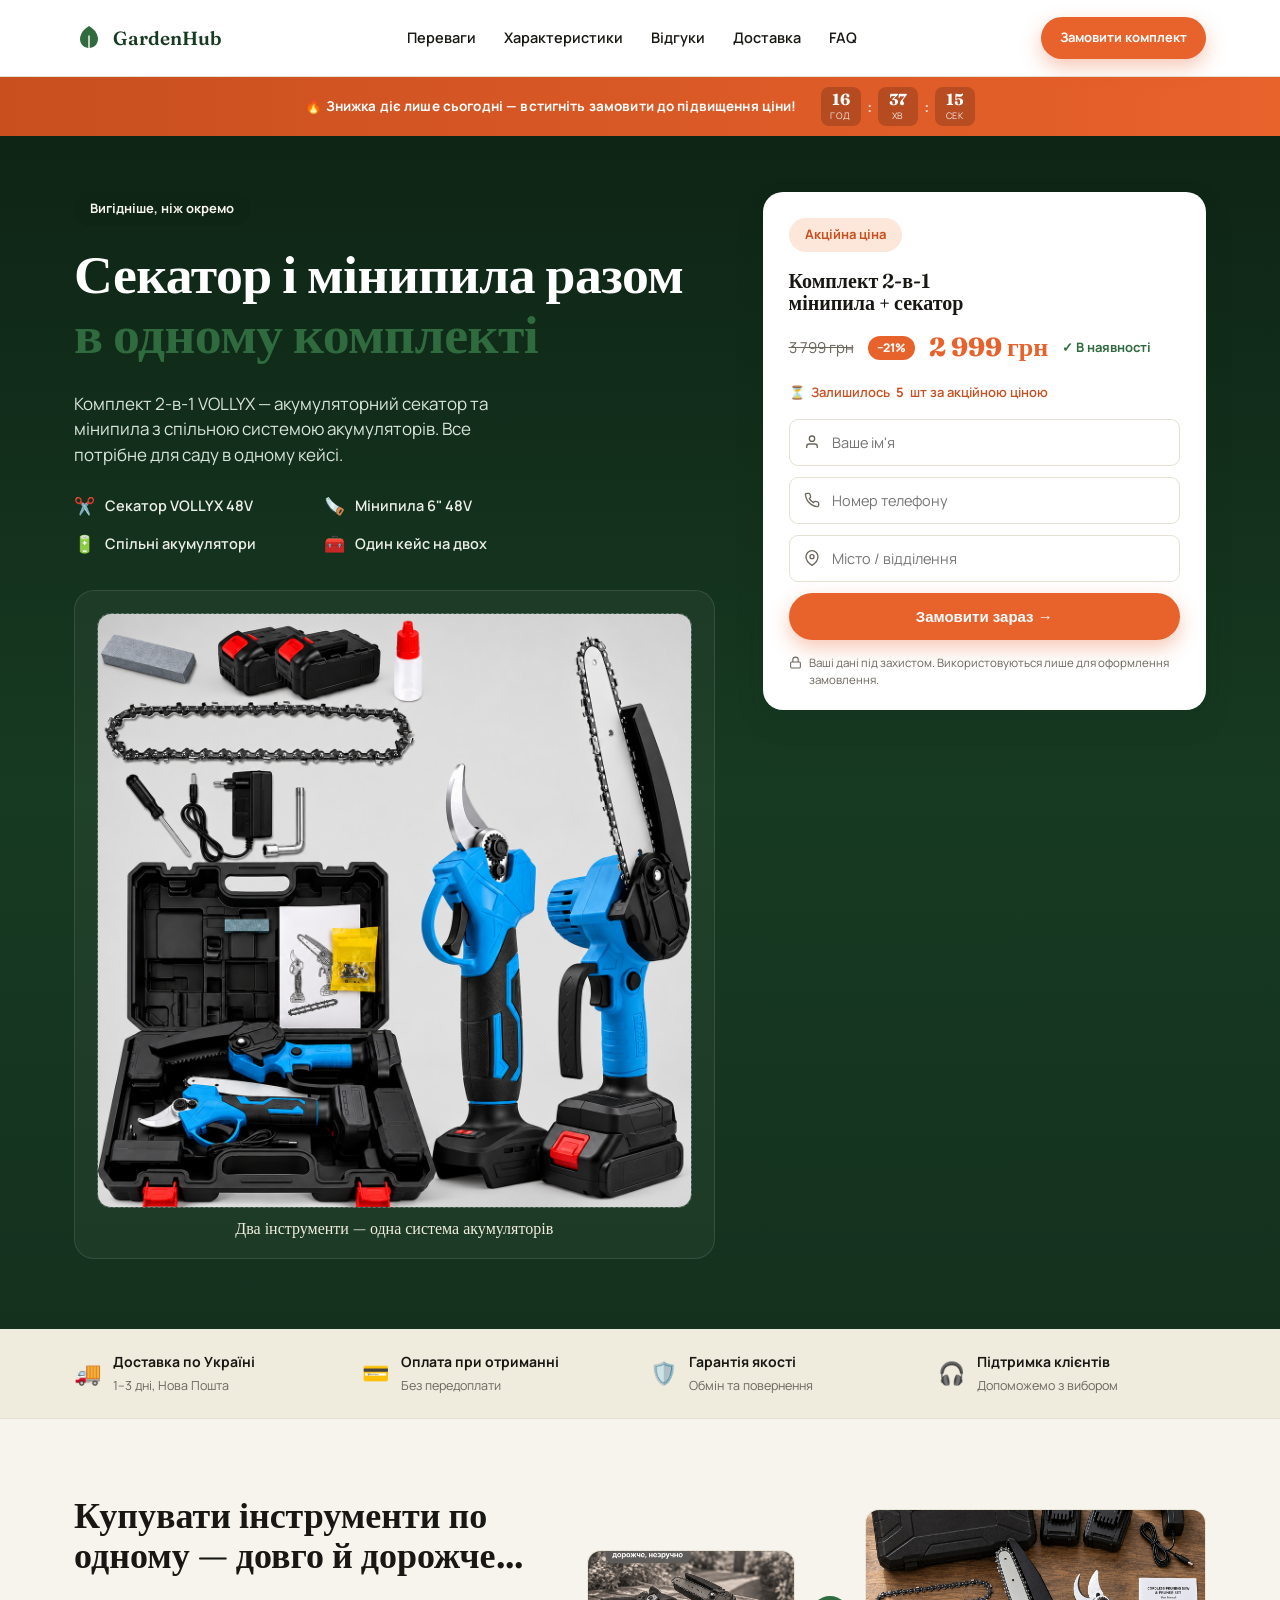
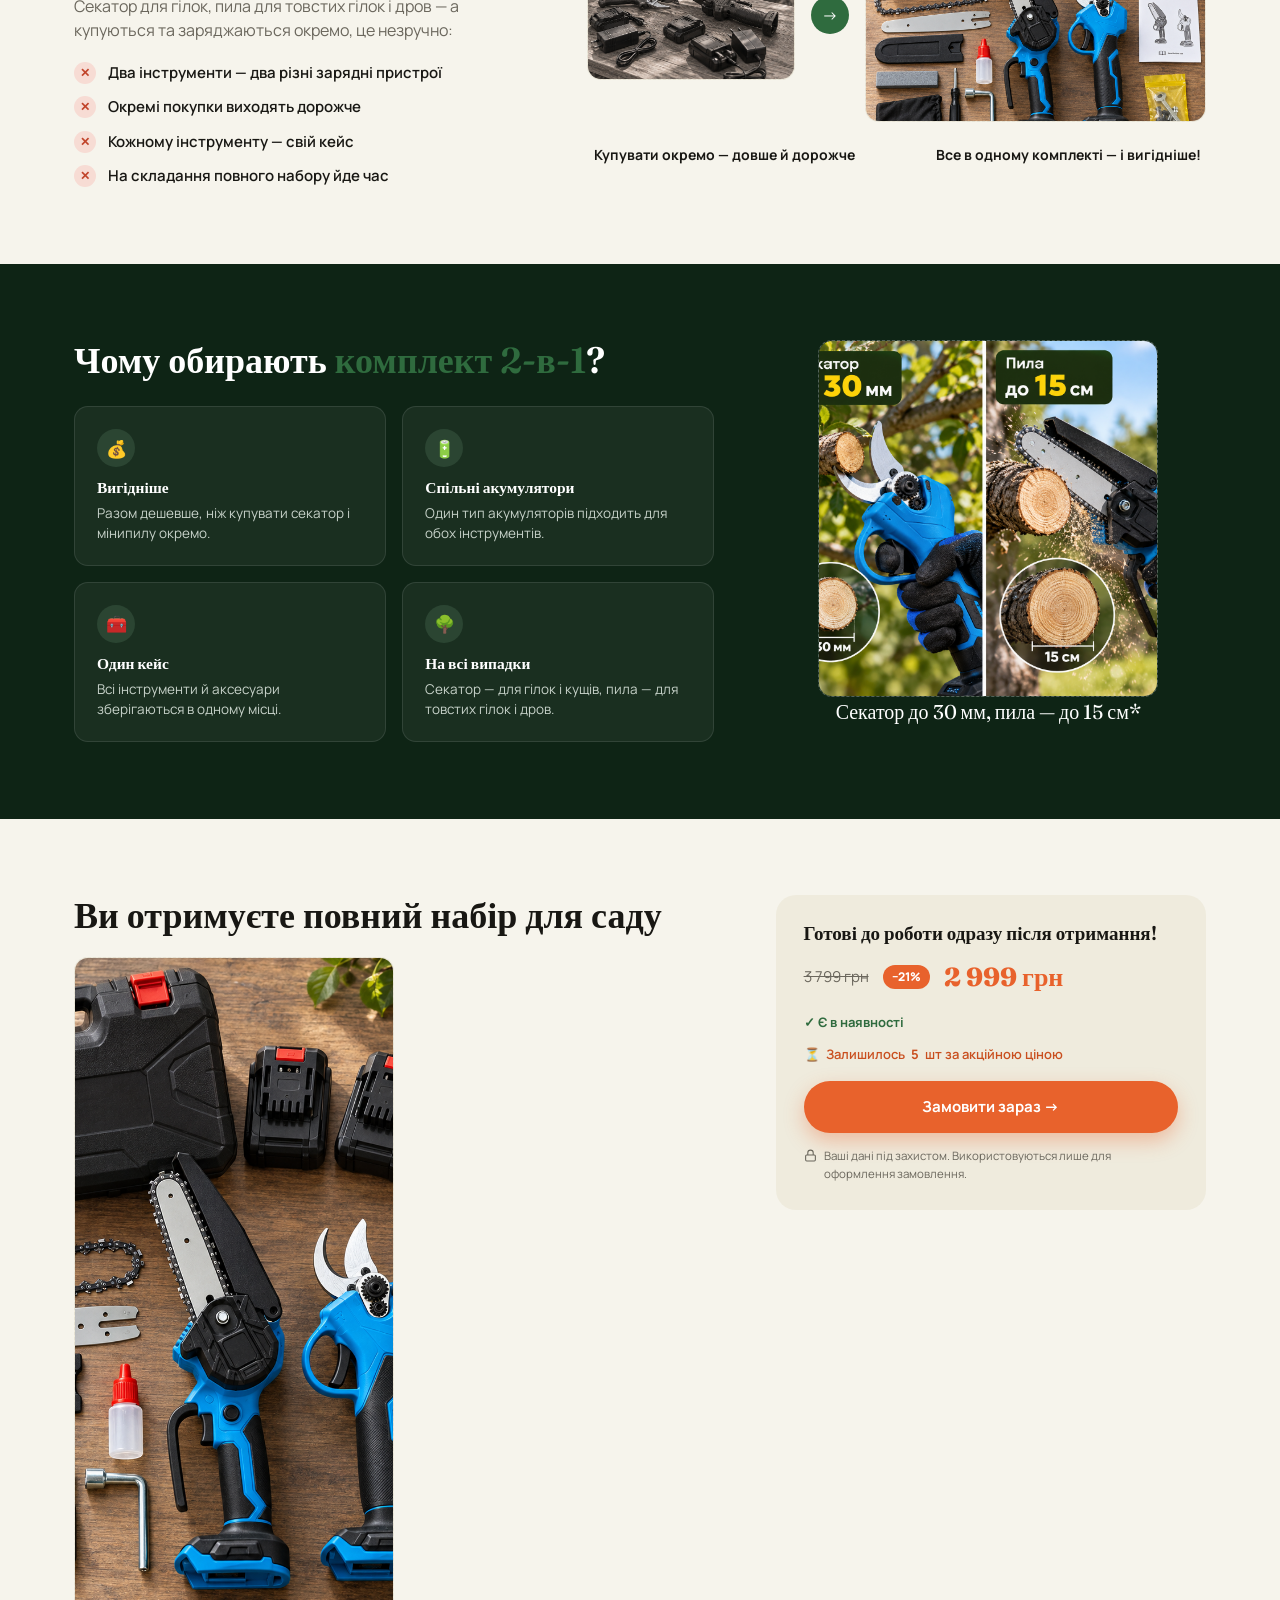
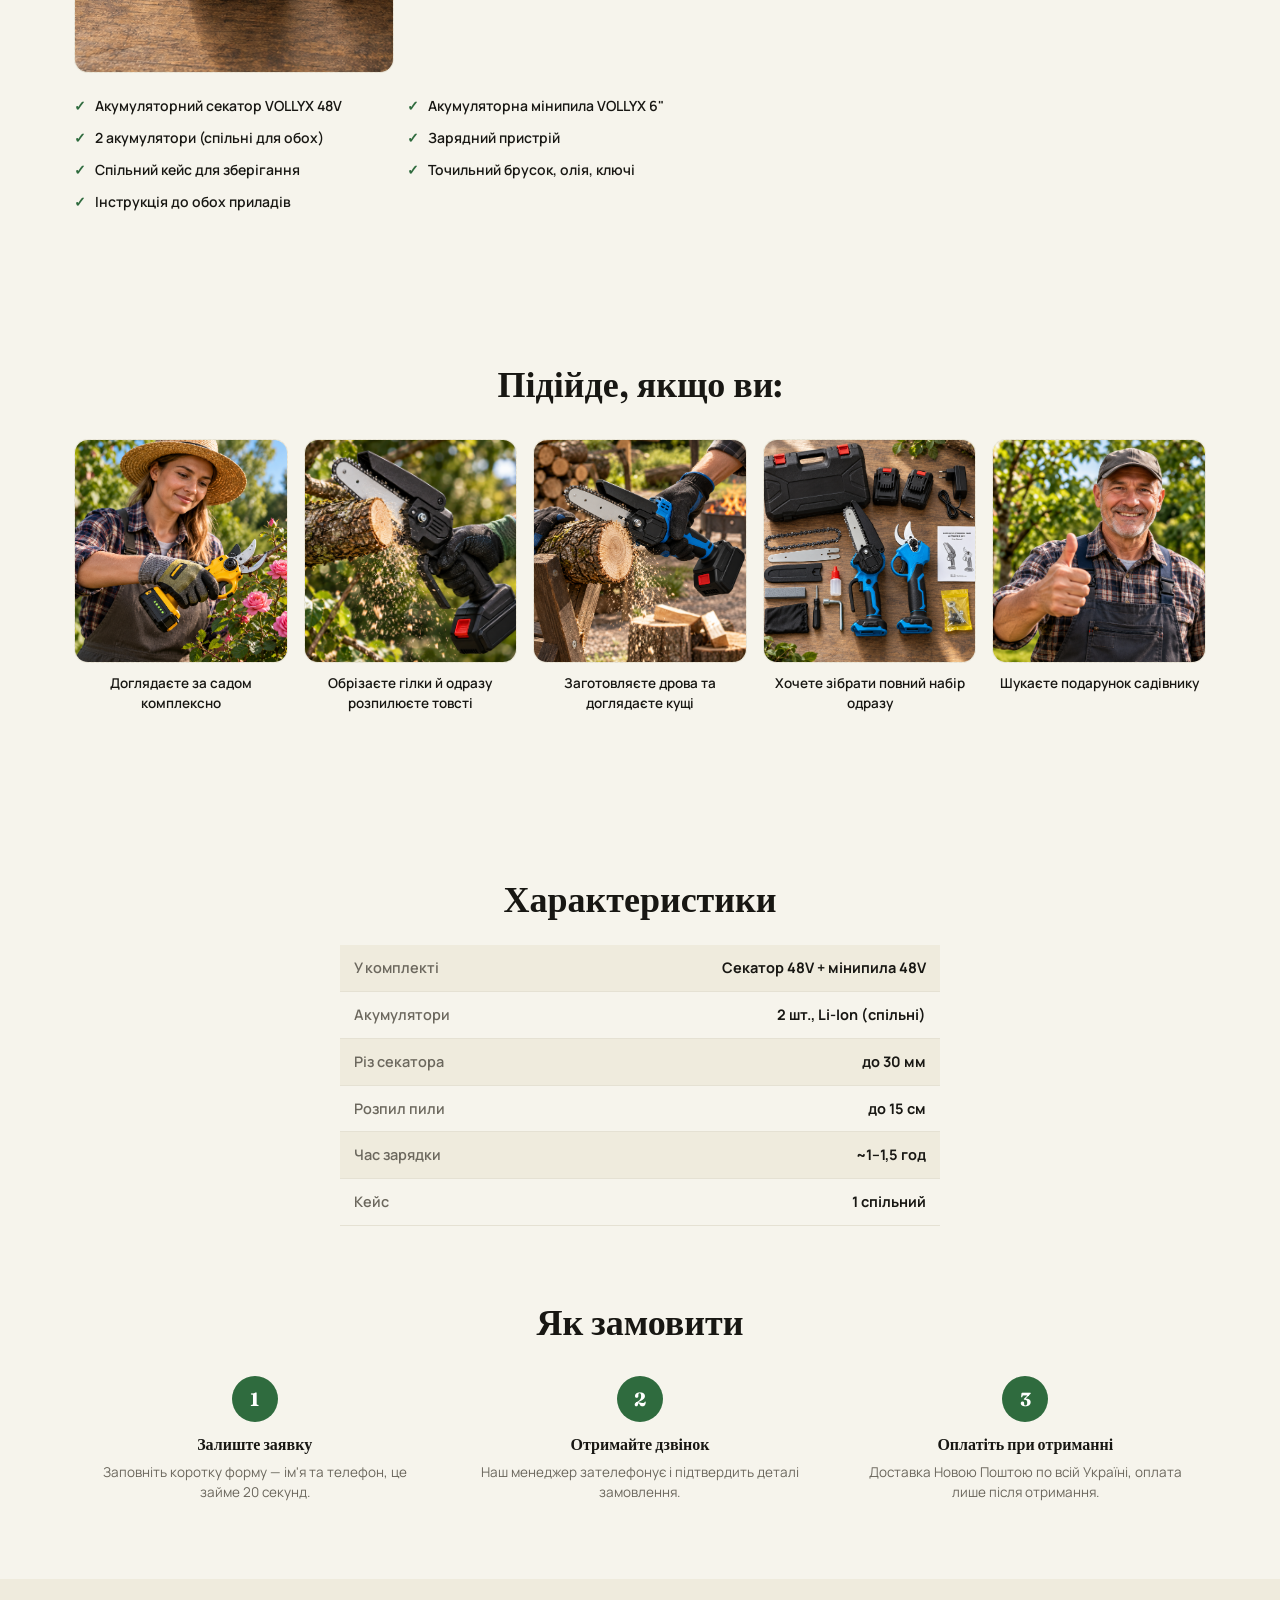
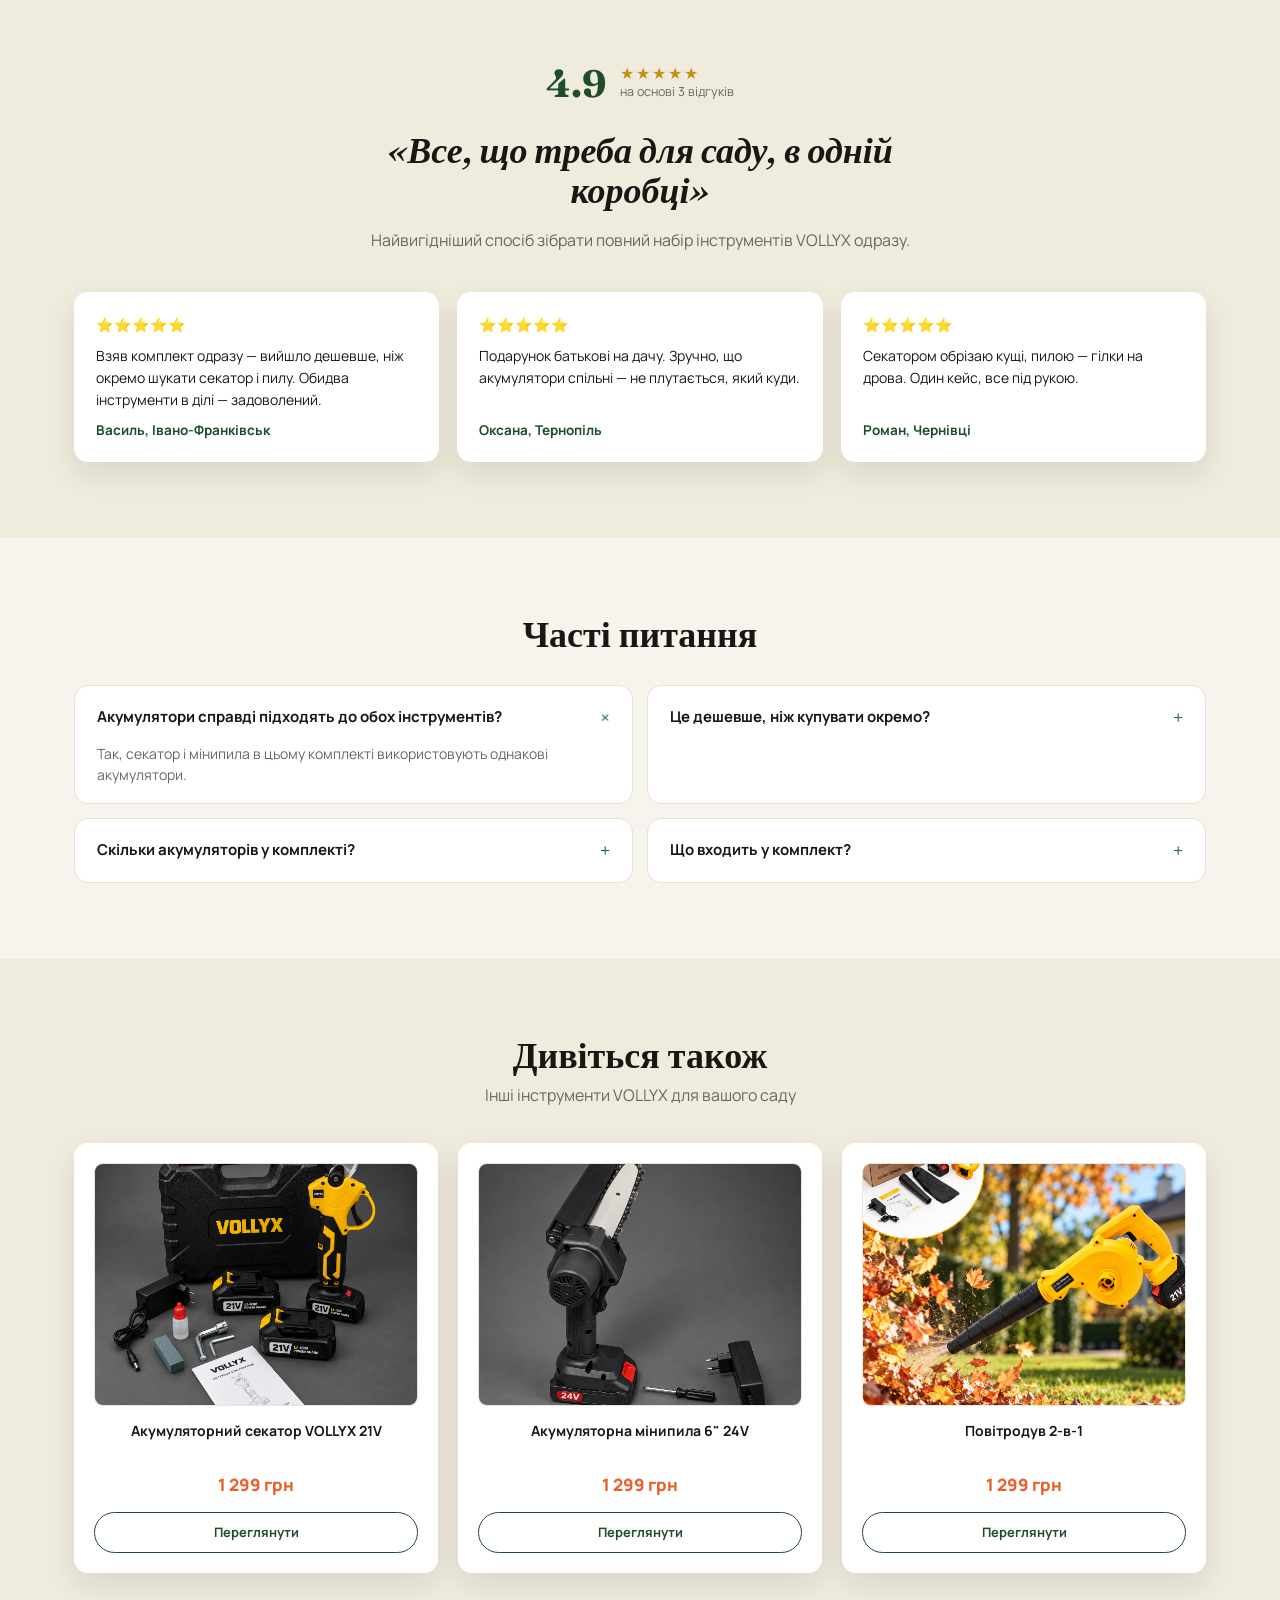
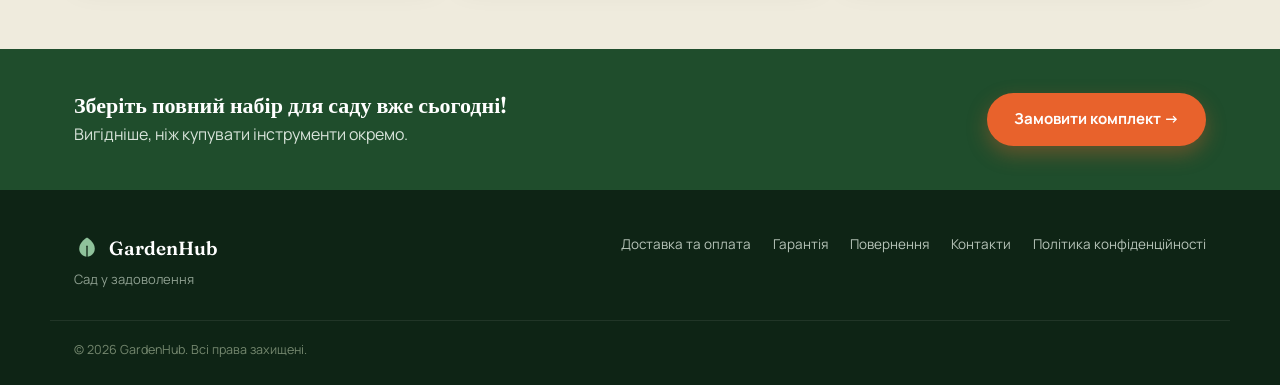
==== commit 1c034e8a: "Add files via upload" ====
--- a/komplekt-2v1.html
+++ b/komplekt-2v1.html
@@ -51,6 +51,20 @@
   </div>
 </header>
 
+<!-- ===== URGENCY BAR ===== -->
+<div class="urgency-bar">
+  <div class="wrap urgency-inner">
+    <p class="urgency-text">🔥 Знижка діє лише сьогодні — встигніть замовити до підвищення ціни!</p>
+    <div class="countdown" id="countdown">
+      <div class="countdown-cell"><span class="countdown-num" id="cd-h">00</span><small>год</small></div>
+      <span class="countdown-colon">:</span>
+      <div class="countdown-cell"><span class="countdown-num" id="cd-m">00</span><small>хв</small></div>
+      <span class="countdown-colon">:</span>
+      <div class="countdown-cell"><span class="countdown-num" id="cd-s">00</span><small>сек</small></div>
+    </div>
+  </div>
+</div>
+
 <!-- ===== HERO ===== -->
 <section class="hero">
   <div class="wrap hero-grid">
@@ -79,10 +93,12 @@
       <span class="pill pill-sale">Акційна ціна</span>
       <h3>Комплект 2-в-1<br>мінипила + секатор</h3>
       <div class="price-row">
-        <span class="price-old">2 999 грн</span>
-        <span class="price-new">2 499 грн</span>
+        <span class="price-old">3 799 грн</span>
+        <span class="discount-badge">−21%</span>
+        <span class="price-new">2 999 грн</span>
         <span class="stock-flag">✓ В наявності</span>
       </div>
+      <p class="stock-counter">Залишилось <strong>5</strong> шт за акційною ціною</p>
 
       <form class="order-form" id="orderForm">
         <label class="field">
@@ -97,7 +113,7 @@
           <svg width="16" height="16" viewBox="0 0 24 24" fill="none" stroke="currentColor" stroke-width="2"><path d="M21 10c0 7-9 13-9 13s-9-6-9-13a9 9 0 0 1 18 0z"/><circle cx="12" cy="10" r="3"/></svg>
           <input type="text" name="city" placeholder="Місто / відділення" required>
         </label>
-        <button type="submit" class="btn btn-primary btn-block">Замовити зараз →</button>
+        <button type="submit" class="btn btn-primary btn-block btn-pulse">Замовити зараз →</button>
       </form>
       <p class="privacy-note">
         <svg width="13" height="13" viewBox="0 0 24 24" fill="none" stroke="currentColor" stroke-width="2"><rect x="3" y="11" width="18" height="11" rx="2"/><path d="M7 11V7a5 5 0 0 1 10 0v4"/></svg>
@@ -221,11 +237,13 @@
     <div class="kit-price-card">
       <h3>Готові до роботи одразу після отримання!</h3>
       <div class="price-row">
-        <span class="price-old">2 999 грн</span>
-        <span class="price-new">2 499 грн</span>
+        <span class="price-old">3 799 грн</span>
+        <span class="discount-badge">−21%</span>
+        <span class="price-new">2 999 грн</span>
       </div>
       <p class="stock-flag">✓ Є в наявності</p>
-      <a href="#замовити" class="btn btn-primary btn-block">Замовити зараз →</a>
+      <p class="stock-counter">Залишилось <strong>5</strong> шт за акційною ціною</p>
+      <a href="#замовити" class="btn btn-primary btn-block btn-pulse">Замовити зараз →</a>
       <p class="privacy-note">
         <svg width="13" height="13" viewBox="0 0 24 24" fill="none" stroke="currentColor" stroke-width="2"><rect x="3" y="11" width="18" height="11" rx="2"/><path d="M7 11V7a5 5 0 0 1 10 0v4"/></svg>
         Ваші дані під захистом. Використовуються лише для оформлення замовлення.
@@ -278,10 +296,41 @@
   </div>
 </section>
 
+<!-- ===== HOW TO ORDER ===== -->
+<section class="section how-section">
+  <div class="wrap">
+    <h2 class="center">Як замовити</h2>
+    <div class="how-grid">
+      <div class="how-step">
+        <span class="how-num">1</span>
+        <h4>Залиште заявку</h4>
+        <p>Заповніть коротку форму — ім'я та телефон, це займе 20 секунд.</p>
+      </div>
+      <div class="how-step">
+        <span class="how-num">2</span>
+        <h4>Отримайте дзвінок</h4>
+        <p>Наш менеджер зателефонує і підтвердить деталі замовлення.</p>
+      </div>
+      <div class="how-step">
+        <span class="how-num">3</span>
+        <h4>Оплатіть при отриманні</h4>
+        <p>Доставка Новою Поштою по всій Україні, оплата лише після отримання.</p>
+      </div>
+    </div>
+  </div>
+</section>
+
 <!-- ===== REVIEWS ===== -->
 <section class="section reviews-section" id="відгуки">
   <div class="wrap">
     <div class="reviews-head">
+      <div class="rating-summary">
+        <span class="rating-number">4.9</span>
+        <div class="rating-stars-block">
+          <div class="rating-stars">★★★★★</div>
+          <span class="rating-count">на основі 3 відгуків</span>
+        </div>
+      </div>
       <h2>«Все, що треба для саду, в одній коробці»</h2>
       <p class="muted">Найвигідніший спосіб зібрати повний набір інструментів VOLLYX одразу.</p>
     </div>
@@ -451,15 +500,9 @@
       + '?chat_id=' + encodeURIComponent(chatId)
       + '&text=' + encodeURIComponent(text);
 
-    return fetch(url).then(function(response){
-  if (!response.ok) {
-    throw new Error('Telegram API error');
-  }
-  return response;
-}).catch(function(err){
-  console.error('Telegram: не вдалося відправити заявку', err);
-  throw err;
-});
+    return fetch(url).catch(function(err){
+      console.error('Telegram: не вдалося відправити заявку', err);
+    });
   }
 
   var orderForm = document.getElementById('orderForm');
@@ -472,10 +515,9 @@
         city: orderForm.querySelector('input[name="city"]').value.trim()
       };
       sendOrderToTelegram(data).then(function(){
-  fbq('track', 'Lead');
-  showThankYouModal();
-  orderForm.reset();
-});
+        showThankYouModal();
+        orderForm.reset();
+      });
     });
   }
 
@@ -511,5 +553,42 @@
 })();
 </script>
 
+<script>
+(function(){
+  var elH = document.getElementById('cd-h');
+  var elM = document.getElementById('cd-m');
+  var elS = document.getElementById('cd-s');
+  if(!elH||!elM||!elS) return;
+
+  function pad(n){ return String(n).padStart(2,'0'); }
+
+  function getTarget(){
+    var t = new Date();
+    t.setHours(24,0,0,0); // відлік до найближчої півночі
+    return t;
+  }
+
+  var target = getTarget();
+
+  function tick(){
+    var now = new Date();
+    var diff = target - now;
+    if (diff <= 0){
+      target = getTarget();
+      diff = target - now;
+    }
+    var h = Math.floor(diff / 3600000);
+    var m = Math.floor((diff % 3600000) / 60000);
+    var s = Math.floor((diff % 60000) / 1000);
+    elH.textContent = pad(h);
+    elM.textContent = pad(m);
+    elS.textContent = pad(s);
+  }
+
+  tick();
+  setInterval(tick, 1000);
+})();
+</script>
+
 </body>
 </html>
--- a/styles.css
+++ b/styles.css
@@ -412,6 +412,70 @@
 .photo-placeholder.on-dark{background:rgba(255,255,255,.05);border-color:rgba(255,255,255,.25);}
 .photo-placeholder.on-dark:empty::after{color:#C7D2C9;}
 
+/* ============ URGENCY BAR ============ */
+.urgency-bar{
+  background:linear-gradient(90deg, var(--orange-dark), var(--orange));
+  color:#fff;
+}
+.urgency-inner{
+  display:flex;align-items:center;justify-content:center;flex-wrap:wrap;
+  gap:10px 24px;padding:10px 24px;
+}
+.urgency-text{
+  margin:0;font-weight:700;font-size:13.5px;letter-spacing:.01em;
+  text-align:center;
+}
+.countdown{display:flex;align-items:center;gap:6px;flex-shrink:0;}
+.countdown-cell{
+  display:flex;flex-direction:column;align-items:center;
+  background:rgba(0,0,0,.18);border-radius:8px;padding:4px 9px;min-width:40px;
+}
+.countdown-num{font-family:var(--font-display);font-weight:700;font-size:16px;line-height:1.1;font-variant-numeric:tabular-nums;}
+.countdown-cell small{font-size:9px;text-transform:uppercase;letter-spacing:.04em;opacity:.85;}
+.countdown-colon{font-weight:700;opacity:.7;}
+
+/* ============ DISCOUNT BADGE / STOCK COUNTER ============ */
+.discount-badge{
+  background:var(--orange);color:#fff;font-weight:800;font-size:12px;
+  padding:3px 9px;border-radius:999px;letter-spacing:.01em;
+}
+.stock-counter{
+  font-size:13px;font-weight:600;color:var(--orange-dark);margin:0 0 16px;
+  display:flex;align-items:center;gap:6px;
+}
+.stock-counter::before{content:"⏳";font-size:13px;}
+
+/* ============ PULSING CTA ============ */
+@keyframes btnPulse{
+  0%,100%{box-shadow:0 8px 20px rgba(232,98,44,.35);}
+  50%{box-shadow:0 8px 28px rgba(232,98,44,.6), 0 0 0 7px rgba(232,98,44,.12);}
+}
+.btn-pulse{animation:btnPulse 2.2s ease-in-out infinite;}
+.btn-pulse:hover{animation-play-state:paused;}
+
+/* ============ RATING SUMMARY ============ */
+.rating-summary{
+  display:flex;align-items:center;justify-content:center;gap:14px;
+  margin-bottom:18px;
+}
+.rating-number{font-family:var(--font-display);font-size:38px;font-weight:700;color:var(--green-700);}
+.rating-stars-block{text-align:left;}
+.rating-stars{color:var(--yellow-dark);font-size:16px;letter-spacing:2px;line-height:1;}
+.rating-count{display:block;font-size:12.5px;color:var(--muted);margin-top:2px;}
+
+/* ============ HOW TO ORDER ============ */
+.how-section{padding-top:0;}
+.how-grid{display:grid;grid-template-columns:repeat(3,1fr);gap:24px;margin-top:34px;}
+.how-step{text-align:center;padding:0 10px;}
+.how-num{
+  display:inline-flex;align-items:center;justify-content:center;
+  width:46px;height:46px;border-radius:50%;
+  background:var(--green-600);color:#fff;font-family:var(--font-display);font-weight:700;font-size:19px;
+  margin-bottom:14px;
+}
+.how-step h4{font-size:16px;margin-bottom:8px;}
+.how-step p{font-size:13.5px;color:var(--muted);margin:0;}
+
 /* ============ RESPONSIVE ============ */
 @media (max-width:960px){
   .main-nav{display:none;}
@@ -423,10 +487,15 @@
   .reviews-grid{grid-template-columns:1fr 1fr;}
   .trust-grid{grid-template-columns:1fr 1fr;}
   .footer-cta-inner{justify-content:center;text-align:center;}
+  .how-grid{grid-template-columns:1fr;gap:28px;}
 }
 @media (max-width:600px){
   .feature-chips{grid-template-columns:1fr;}
   .suits-grid{grid-template-columns:1fr 1fr;}
   .reviews-grid{grid-template-columns:1fr;}
   .trust-grid{grid-template-columns:1fr;}
-}
+  .urgency-text{font-size:12.5px;}
+  .countdown-cell{min-width:34px;padding:3px 7px;}
+  .countdown-num{font-size:14px;}
+  .rating-number{font-size:32px;}
+}
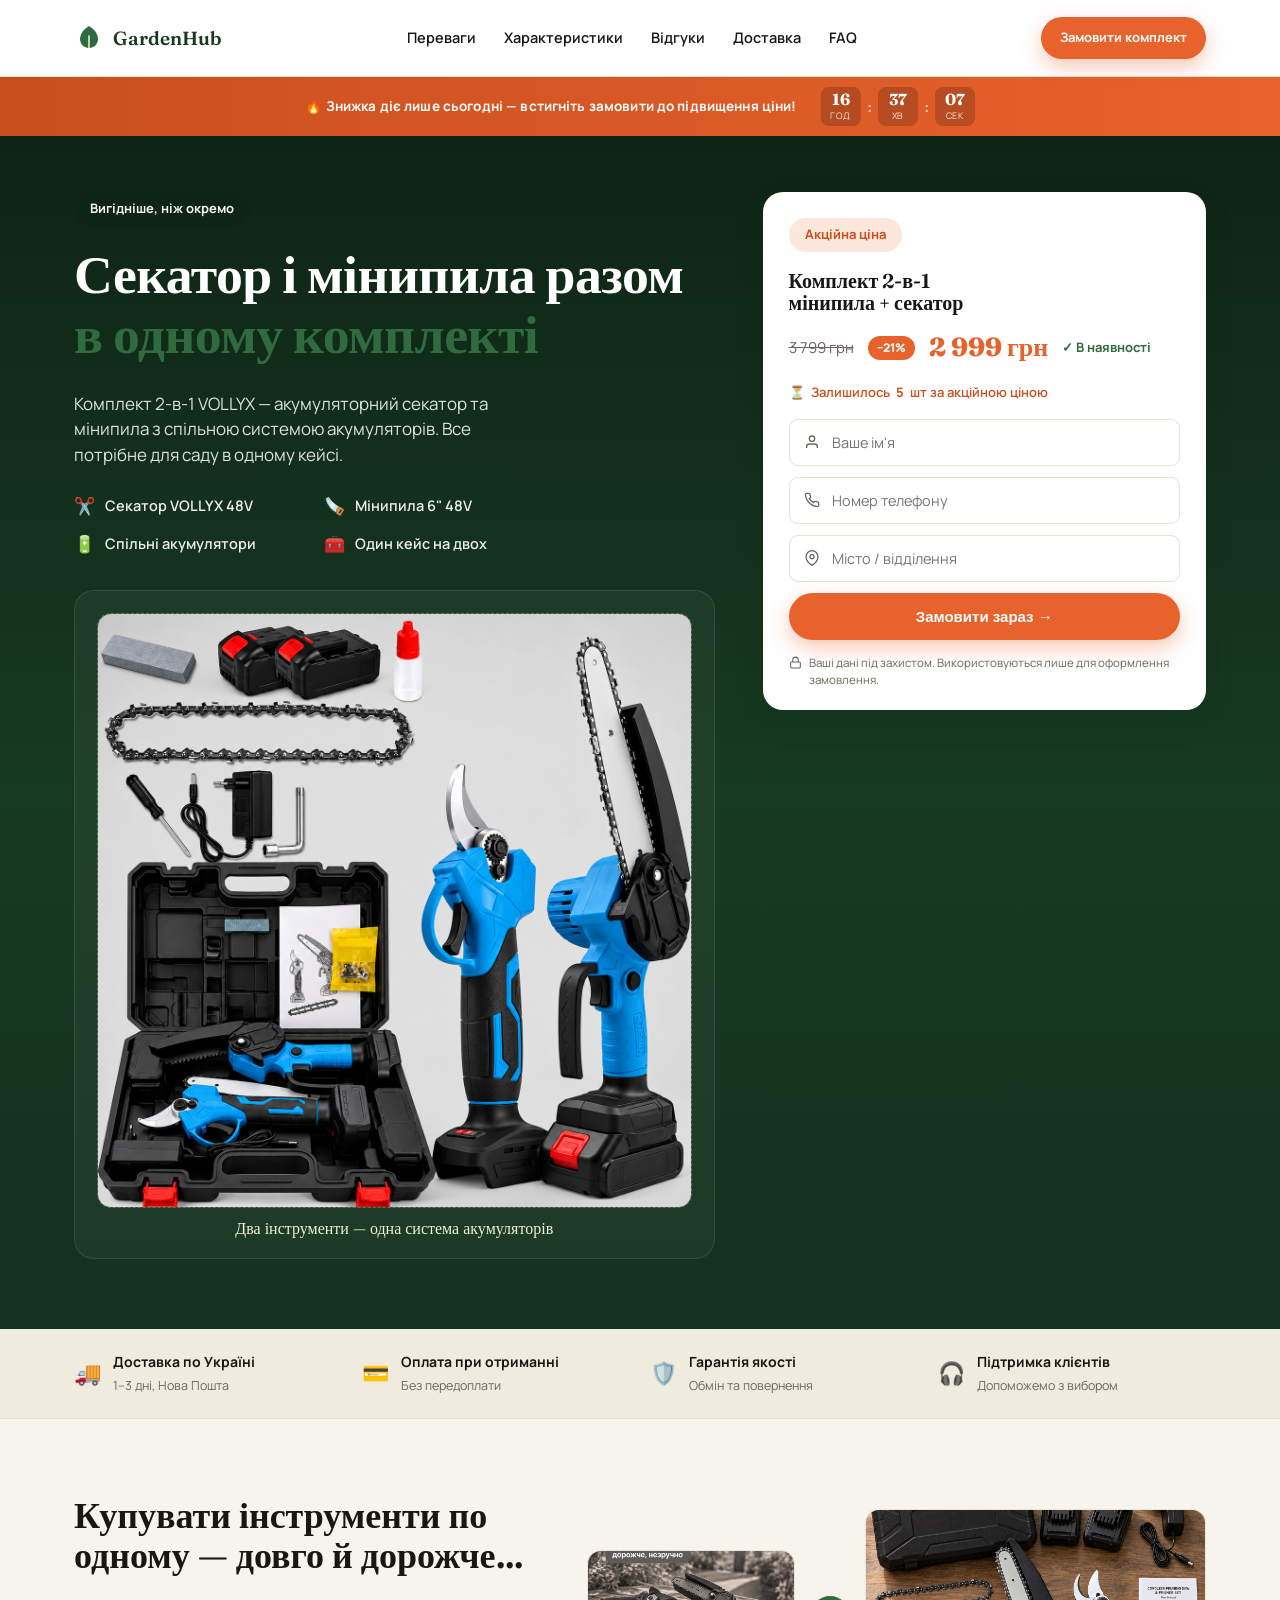
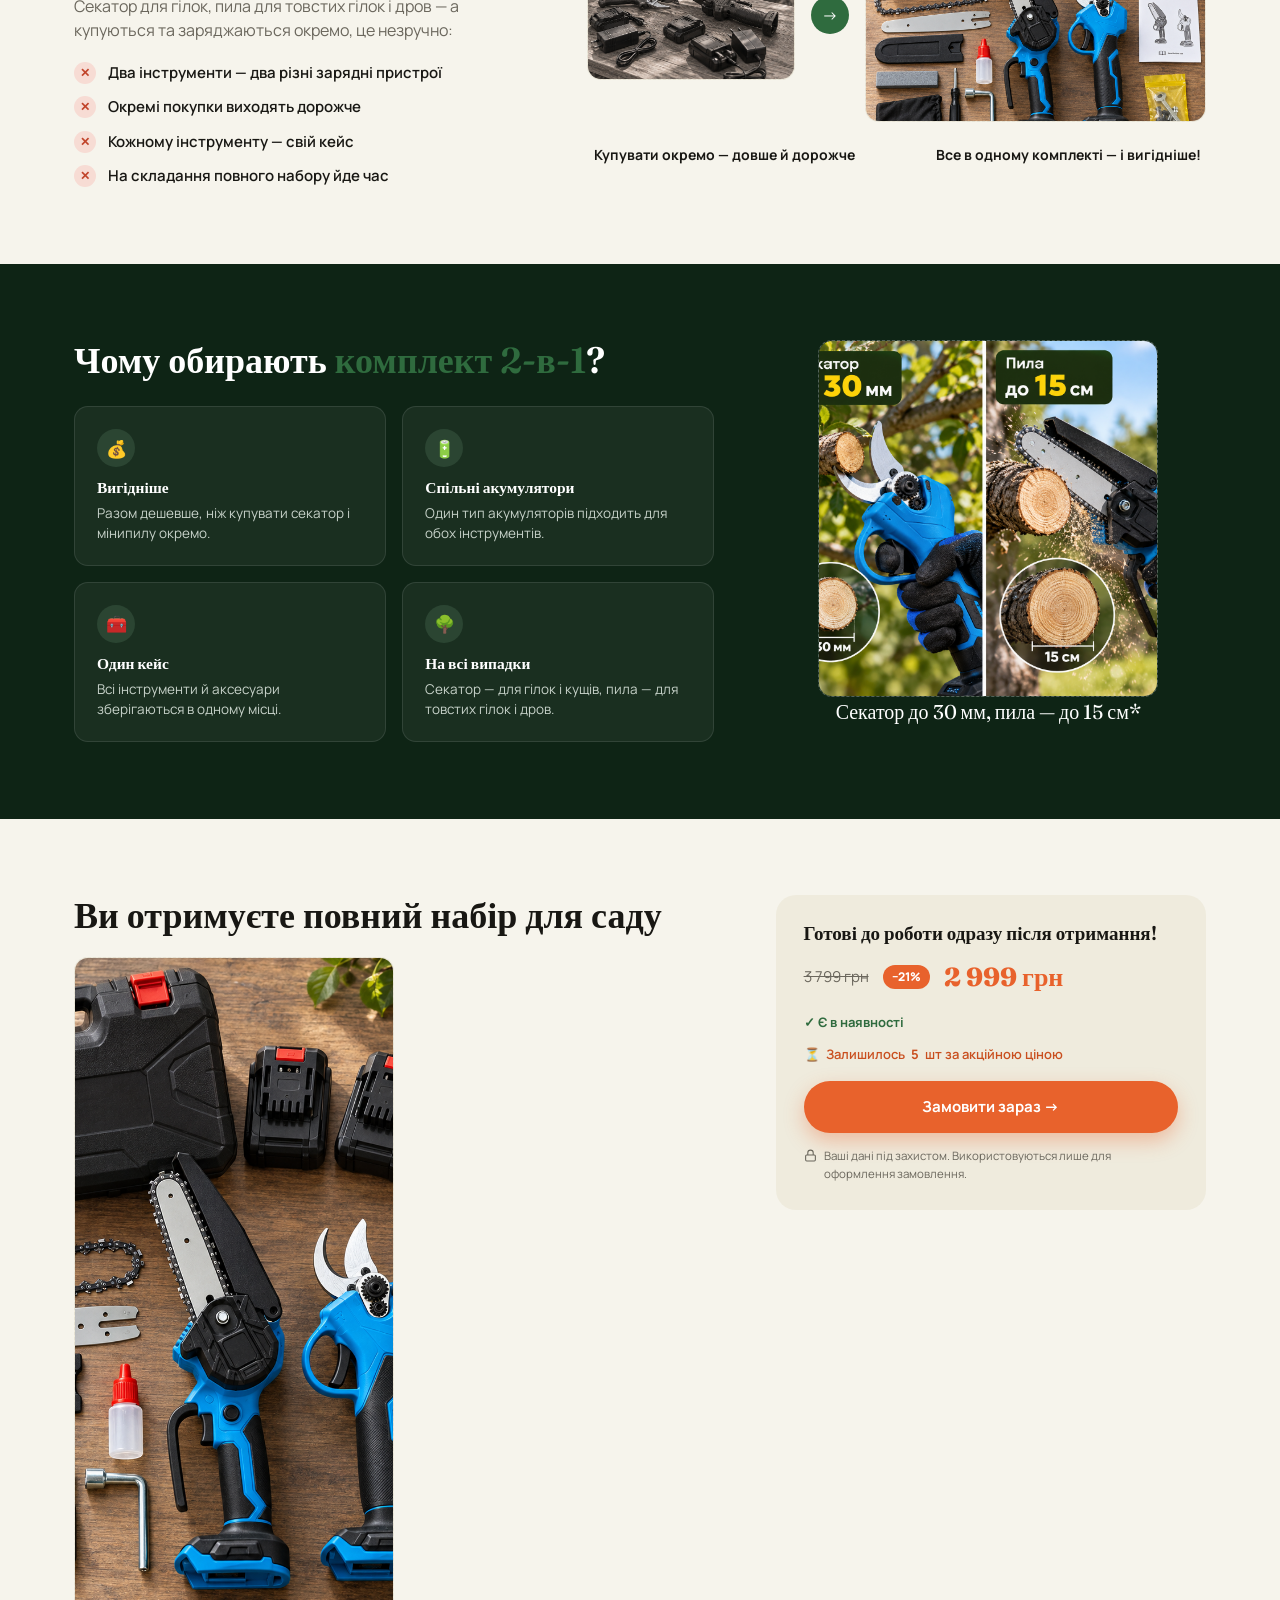
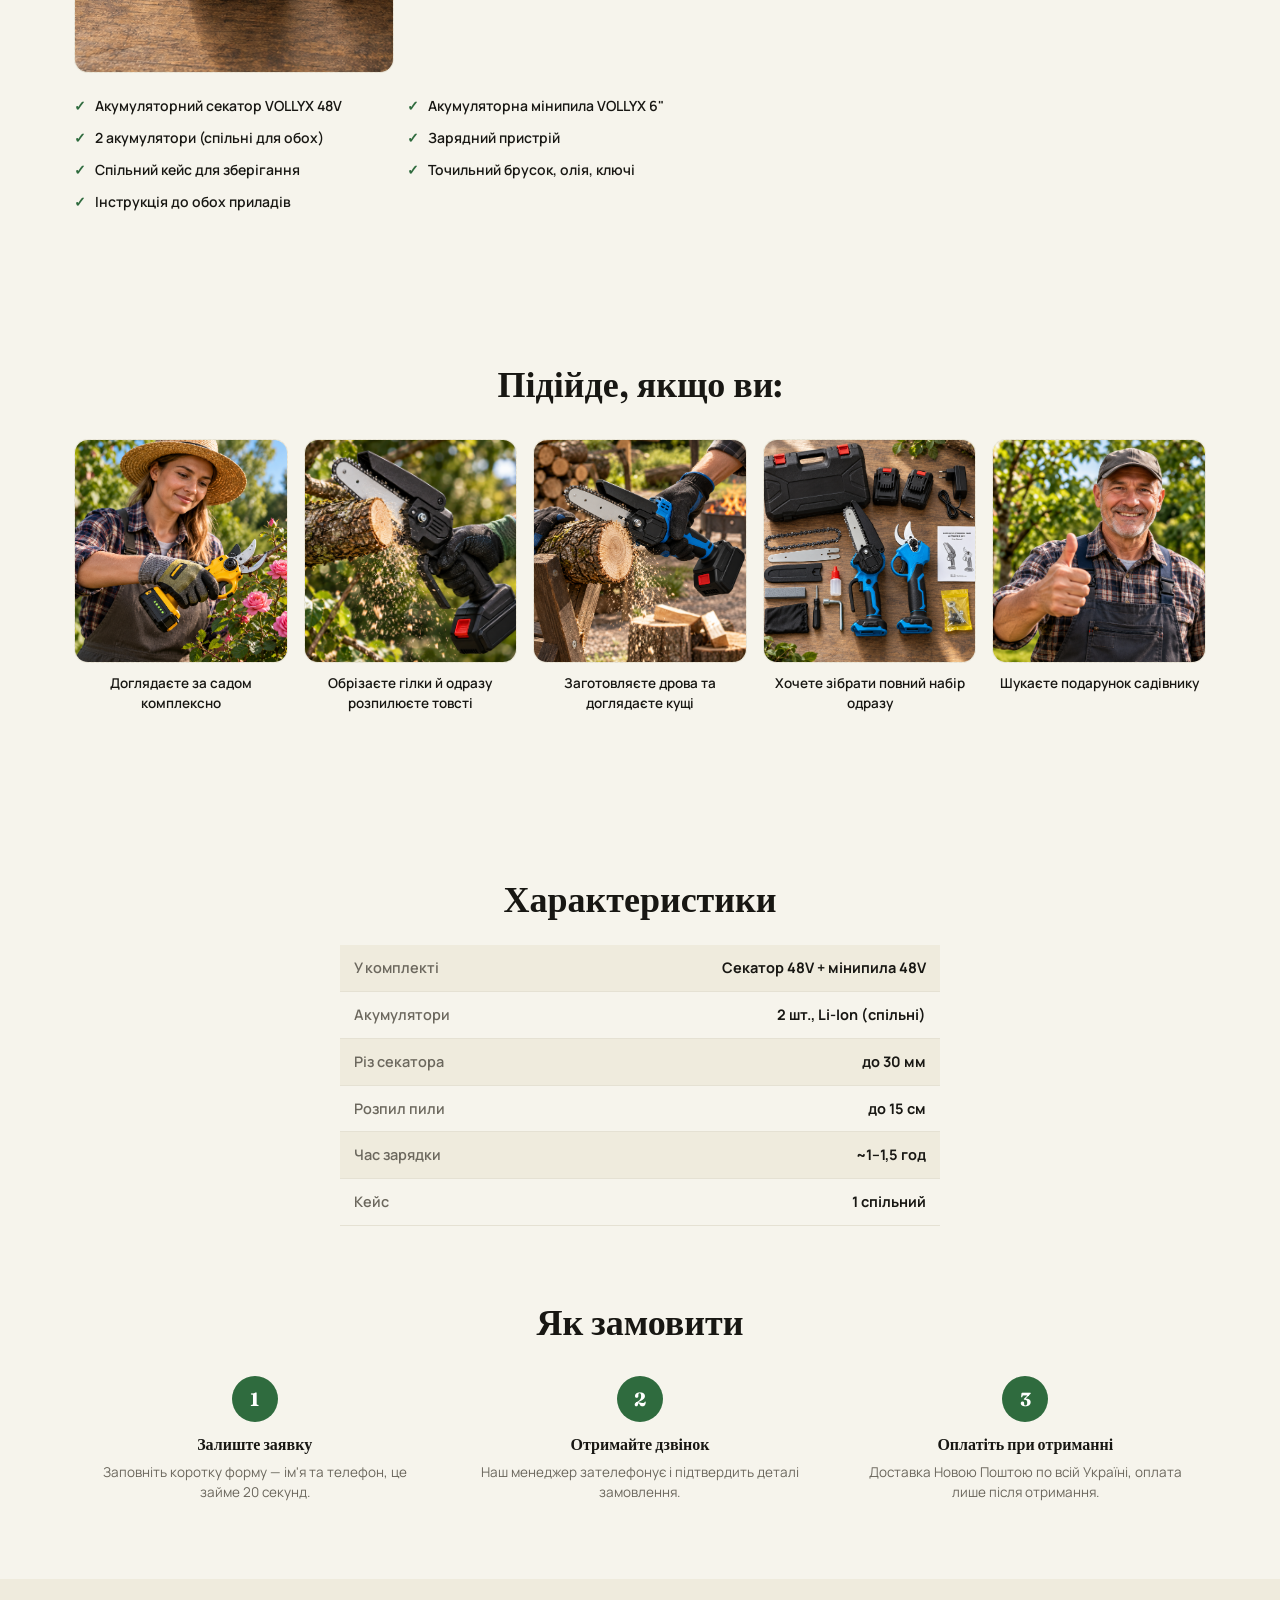
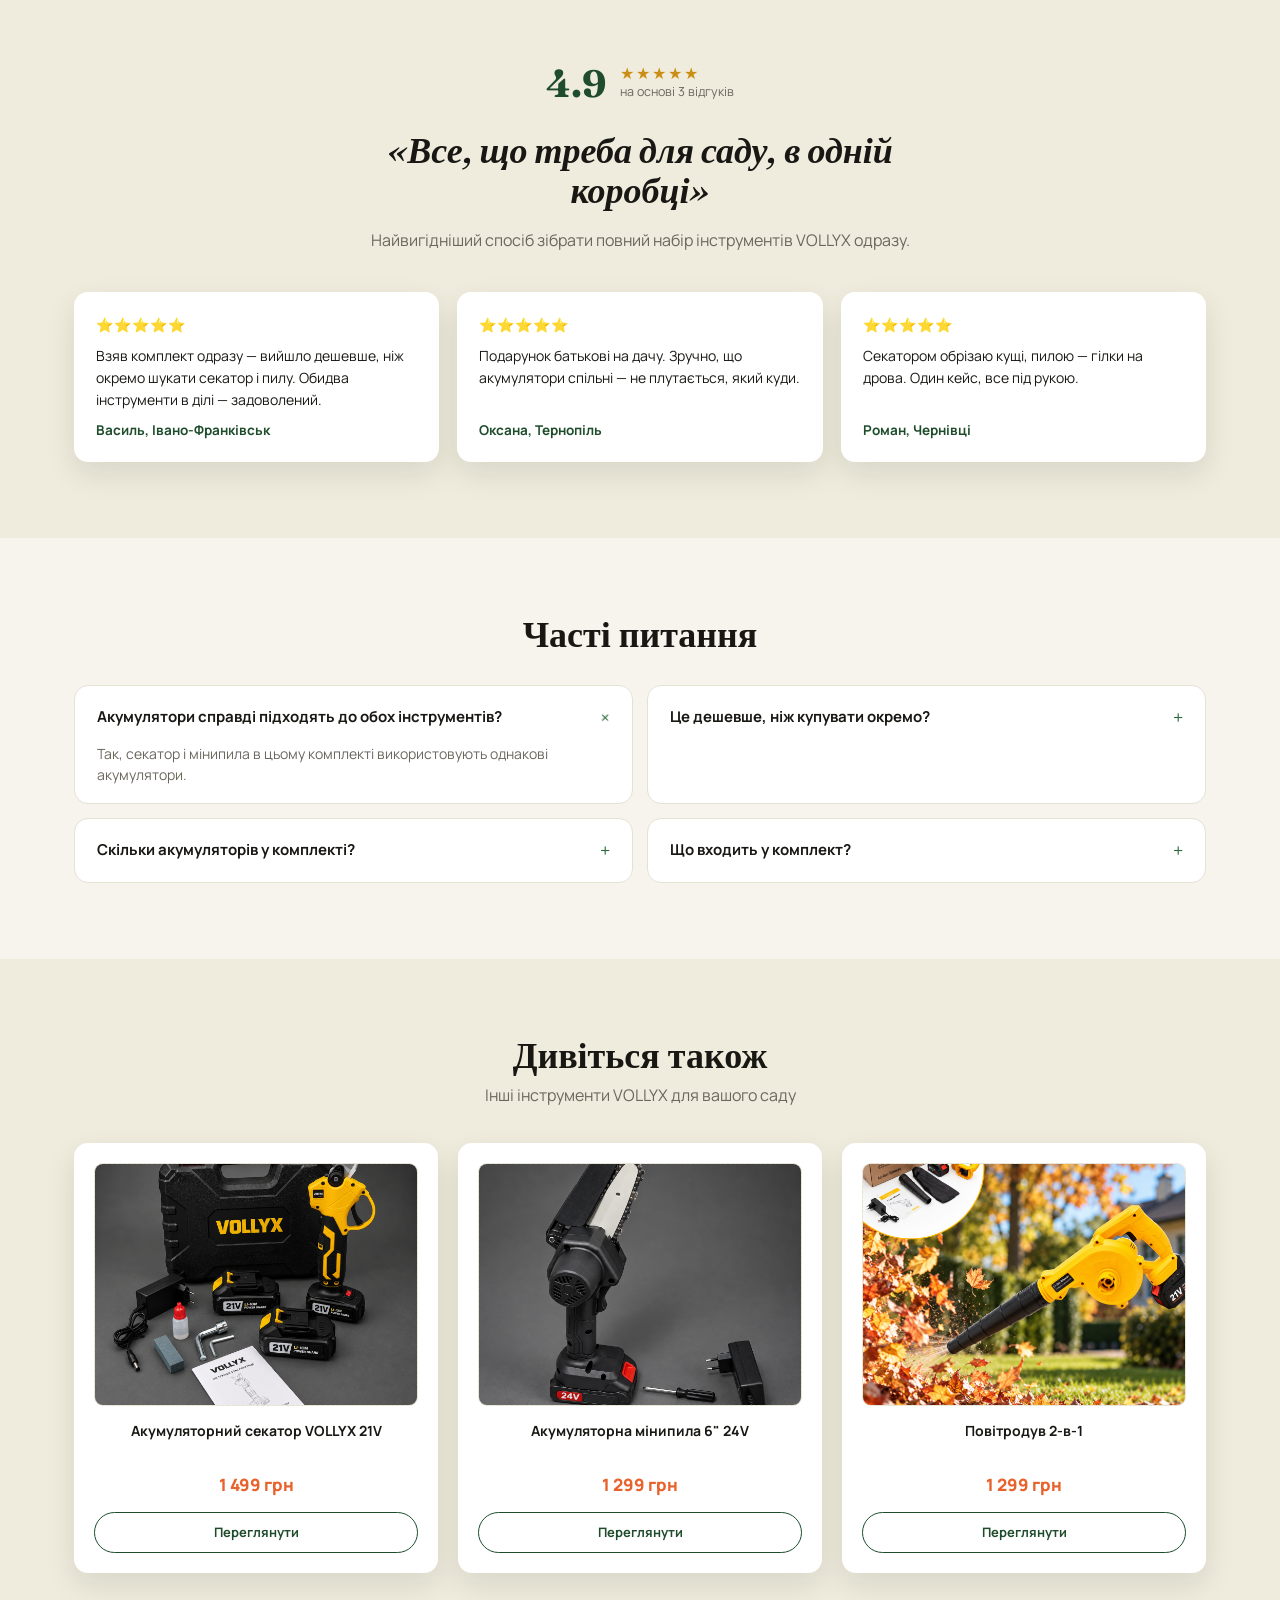
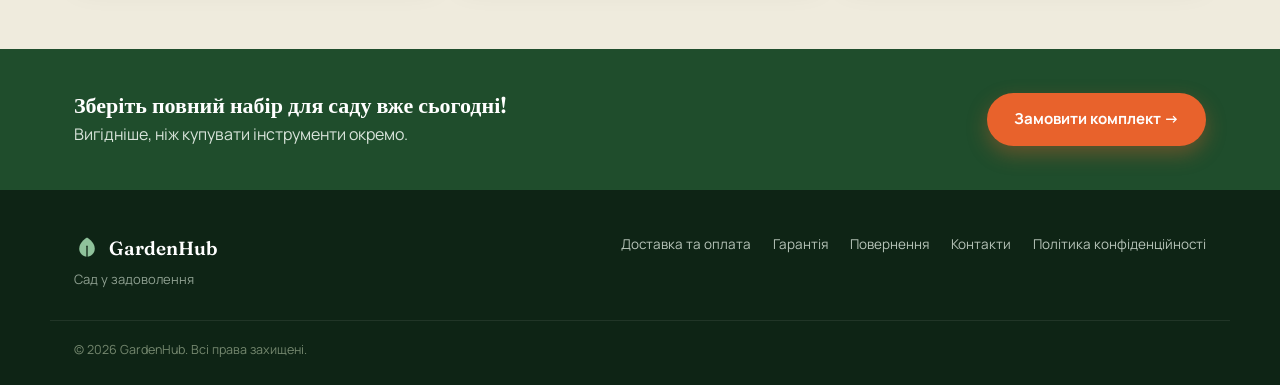
==== commit a3f8ce18: "Update komplekt-2v1.html" ====
--- a/komplekt-2v1.html
+++ b/komplekt-2v1.html
@@ -392,7 +392,7 @@
           <img src="img/kit-yellow.png" alt="Акумуляторний секатор VOLLYX 21V">
         </div>
         <p class="upsell-name">Акумуляторний секатор VOLLYX 21V</p>
-        <p class="upsell-price">1 299 грн</p>
+        <p class="upsell-price">1 499 грн</p>
         <a href="index.html" class="btn btn-outline btn-sm upsell-link">Переглянути</a>
       </div>
       <div class="upsell-card">
